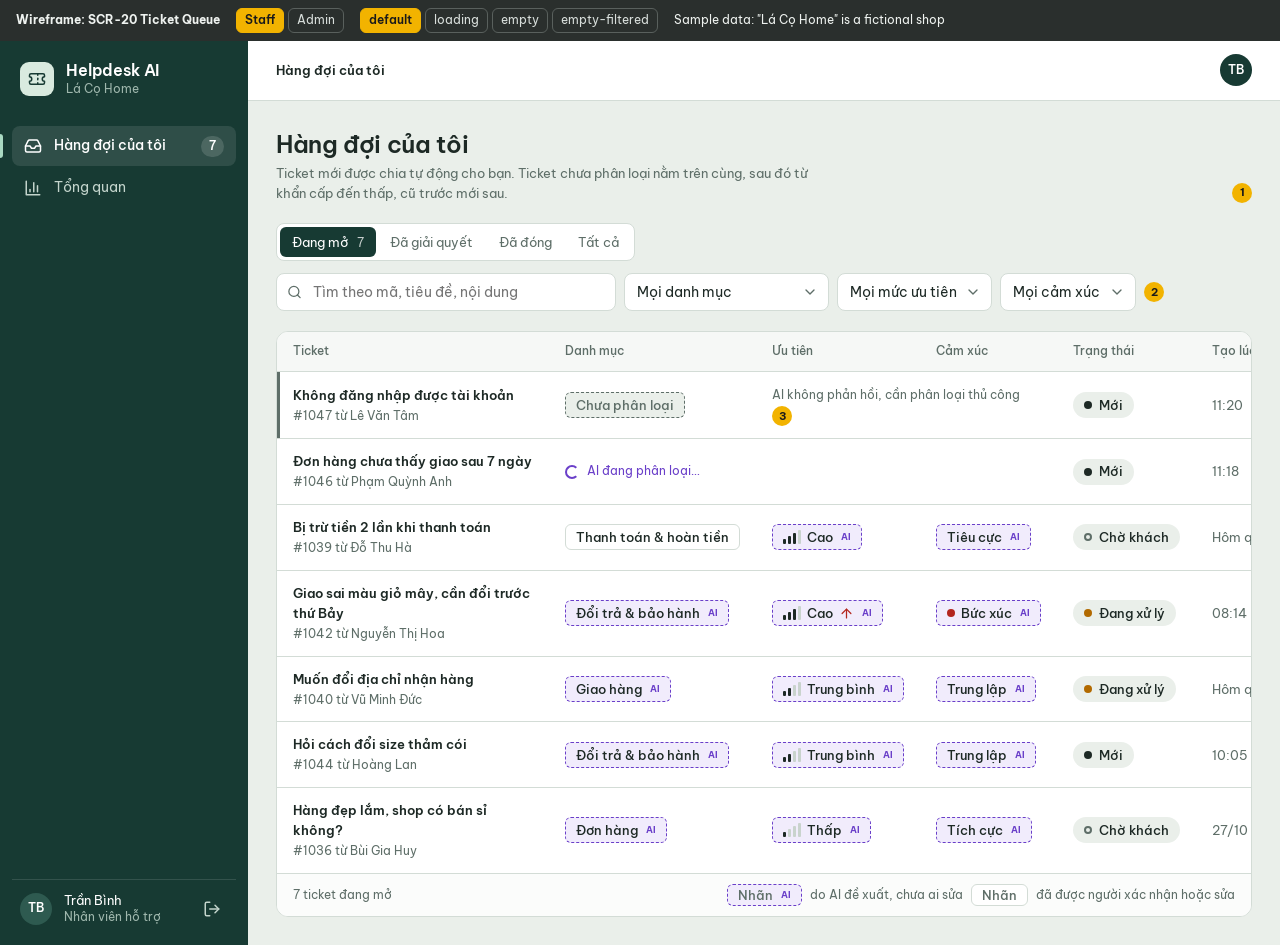
==== docs/04-uiux/wireframes/20-ticket-queue.html @ 2e0638ac "docs(step-4): add ticket queue and dashboard wireframes SCR-20 Ticket Queue (Staff: own tickets; Adm" ====
<!doctype html>
<html lang="vi">
<head>
  <meta charset="utf-8">
  <meta name="viewport" content="width=device-width, initial-scale=1">
  <title>SCR-20 Ticket Queue — Helpdesk AI wireframe</title>
  <link rel="stylesheet" href="assets/wireframe.css">
</head>
<body data-default-role="staff">

<div class="wf-bar" role="note" aria-label="Wireframe controls">
  <strong>Wireframe: SCR-20 Ticket Queue</strong>
  <ul class="wf-roles" aria-label="Role">
    <li><a href="20-ticket-queue.html?role=staff">Staff</a></li>
    <li><a href="20-ticket-queue.html?role=admin">Admin</a></li>
  </ul>
  <ul class="wf-states" aria-label="State">
    <li><a href="20-ticket-queue.html">default</a></li>
    <li><a href="20-ticket-queue.html?state=loading">loading</a></li>
    <li><a href="20-ticket-queue.html?state=empty">empty</a></li>
    <li><a href="20-ticket-queue.html?state=empty-filtered">empty-filtered</a></li>
  </ul>
  <span>Sample data: "Lá Cọ Home" is a fictional shop</span>
</div>

<div class="shell">
  <aside class="sidebar">
    <div class="brand">
      <span class="brand-mark"><svg class="i"><use href="#i-ticket"></use></svg></span>
      <span><span class="brand-name">Helpdesk AI</span><span class="brand-shop">Lá Cọ Home</span></span>
    </div>
    <nav aria-label="Điều hướng chính">
      <ul class="nav" data-role="staff">
        <li><a href="20-ticket-queue.html" aria-current="page"><svg class="i"><use href="#i-inbox"></use></svg>Hàng đợi của tôi <span class="count" data-hide="empty">7</span></a></li>
        <li><a href="22-dashboard.html"><svg class="i"><use href="#i-chart"></use></svg>Tổng quan</a></li>
      </ul>
      <ul class="nav" data-role="admin">
        <li><a href="20-ticket-queue.html?role=admin" aria-current="page"><svg class="i"><use href="#i-inbox"></use></svg>Tất cả ticket</a></li>
        <li><a href="22-dashboard.html?role=admin"><svg class="i"><use href="#i-chart"></use></svg>Tổng quan</a></li>
        <li><a href="30-categories.html"><svg class="i"><use href="#i-tag"></use></svg>Danh mục</a></li>
        <li><a href="31-users.html"><svg class="i"><use href="#i-users"></use></svg>Người dùng</a></li>
      </ul>
    </nav>
    <div class="sidebar-foot">
      <span class="avatar" data-role="staff">TB</span>
      <span class="who" data-role="staff">Trần Bình<small>Nhân viên hỗ trợ</small></span>
      <span class="avatar" data-role="admin">TL</span>
      <span class="who" data-role="admin">Phạm Thanh Lam<small>Quản trị viên</small></span>
      <button class="icon-btn" type="button" aria-label="Đăng xuất"><svg class="i"><use href="#i-logout"></use></svg></button>
    </div>
  </aside>

  <div class="main">
    <header class="topbar">
      <nav class="crumbs" aria-label="Breadcrumb">
        <span aria-current="page" data-role="staff">Hàng đợi của tôi</span>
        <span aria-current="page" data-role="admin">Tất cả ticket</span>
      </nav>
      <a href="40-profile.html" aria-label="Hồ sơ">
        <span class="avatar avatar-staff" data-role="staff">TB</span>
        <span class="avatar avatar-admin" data-role="admin">TL</span>
      </a>
    </header>

    <main class="page">
      <div class="page-head">
        <div>
          <h1 data-role="staff">Hàng đợi của tôi</h1>
          <h1 data-role="admin">Tất cả ticket</h1>
          <p data-role="staff">Ticket mới được chia tự động cho bạn. Ticket chưa phân loại nằm trên cùng, sau đó từ khẩn cấp đến thấp, cũ trước mới sau.</p>
          <p data-role="admin">Mọi ticket trong hệ thống. Lọc theo người xử lý để xem việc của từng nhân viên hoặc tìm ticket chưa được giao.</p>
        </div>
        <span class="callout" aria-hidden="true">1</span>
      </div>

      <div class="stack">
        <nav class="tabs" aria-label="Trạng thái" style="justify-self:start">
          <a href="#" aria-current="true">Đang mở <span class="n" data-role="staff">7</span><span class="n" data-role="admin">10</span></a>
          <a href="#">Đã giải quyết</a>
          <a href="#">Đã đóng</a>
          <a href="#">Tất cả</a>
        </nav>
        <div class="toolbar">
          <div class="search">
            <svg class="i i-sm"><use href="#i-search"></use></svg>
            <input class="input" type="search" placeholder="Tìm theo mã, tiêu đề, nội dung" aria-label="Tìm ticket" data-hide="empty-filtered">
            <input class="input" type="search" value="hoàn tiền tháng 9" aria-label="Tìm ticket" data-show="empty-filtered">
          </div>
          <select class="select" aria-label="Danh mục"><option>Mọi danh mục</option><option>Chưa phân loại</option><option>Đơn hàng</option><option>Giao hàng</option><option>Thanh toán &amp; hoàn tiền</option><option>Đổi trả &amp; bảo hành</option><option>Tài khoản</option></select>
          <select class="select" aria-label="Độ ưu tiên"><option>Mọi mức ưu tiên</option><option>Khẩn cấp</option><option>Cao</option><option>Trung bình</option><option>Thấp</option></select>
          <select class="select" aria-label="Cảm xúc"><option>Mọi cảm xúc</option><option>Bức xúc</option><option>Tiêu cực</option><option>Trung lập</option><option>Tích cực</option></select>
          <select class="select" aria-label="Người xử lý" data-role="admin"><option>Mọi người xử lý</option><option>Chưa giao</option><option>Trần Bình</option><option>Nguyễn An</option><option>Lê Chi</option></select>
          <span class="callout" aria-hidden="true">2</span>
        </div>
      </div>

      <div class="table-wrap">
        <table class="table" data-hide="empty empty-filtered">
          <thead>
            <tr>
              <th>Ticket</th>
              <th>Danh mục</th>
              <th>Ưu tiên</th>
              <th>Cảm xúc</th>
              <th>Trạng thái</th>
              <th data-role="admin">Người xử lý</th>
              <th>Tạo lúc</th>
            </tr>
          </thead>

          <tbody data-show="loading" aria-busy="true">
            <tr class="skeleton-row"><td><i style="width:70%"></i></td><td><i></i></td><td><i></i></td><td><i></i></td><td><i></i></td><td data-role="admin"><i></i></td><td><i></i></td></tr>
            <tr class="skeleton-row"><td><i style="width:55%"></i></td><td><i></i></td><td><i></i></td><td><i></i></td><td><i></i></td><td data-role="admin"><i></i></td><td><i></i></td></tr>
            <tr class="skeleton-row"><td><i style="width:62%"></i></td><td><i></i></td><td><i></i></td><td><i></i></td><td><i></i></td><td data-role="admin"><i></i></td><td><i></i></td></tr>
            <tr class="skeleton-row"><td><i style="width:48%"></i></td><td><i></i></td><td><i></i></td><td><i></i></td><td><i></i></td><td data-role="admin"><i></i></td><td><i></i></td></tr>
          </tbody>

          <tbody data-hide="loading">
            <tr class="row-attention">
              <td><div class="t-title"><a href="21-ticket-handling.html?state=unclassified-ai-error">Không đăng nhập được tài khoản</a><span>#1047 từ Lê Văn Tâm</span></div></td>
              <td><span class="chip chip-unclassified">Chưa phân loại</span></td>
              <td colspan="2"><span class="xs muted">AI không phản hồi, cần phân loại thủ công</span> <span class="callout" aria-hidden="true">3</span></td>
              <td><span class="status status-new"><span class="dot"></span>Mới</span></td>
              <td data-role="admin"><span class="cell-person"><span class="avatar avatar-staff">TB</span>Trần Bình</span></td>
              <td class="muted">11:20</td>
            </tr>
            <tr>
              <td><div class="t-title"><a href="21-ticket-handling.html?state=classification-pending">Đơn hàng chưa thấy giao sau 7 ngày</a><span>#1046 từ Phạm Quỳnh Anh</span></div></td>
              <td colspan="3"><span class="row xs t-pencil"><span class="spinner" aria-hidden="true"></span>AI đang phân loại…</span></td>
              <td><span class="status status-new"><span class="dot"></span>Mới</span></td>
              <td data-role="admin"><span class="cell-person"><span class="avatar avatar-staff">TB</span>Trần Bình</span></td>
              <td class="muted">11:18</td>
            </tr>
            <tr>
              <td><div class="t-title"><a href="21-ticket-handling.html?state=label-corrected">Bị trừ tiền 2 lần khi thanh toán</a><span>#1039 từ Đỗ Thu Hà</span></div></td>
              <td><span class="chip">Thanh toán &amp; hoàn tiền</span></td>
              <td><span class="chip is-ai"><span class="meter" data-level="3" aria-hidden="true"><i></i><i></i><i></i><i></i></span>Cao</span></td>
              <td><span class="chip is-ai">Tiêu cực</span></td>
              <td><span class="status status-waiting"><span class="dot"></span>Chờ khách</span></td>
              <td data-role="admin"><span class="cell-person"><span class="avatar avatar-staff">TB</span>Trần Bình</span></td>
              <td class="muted">Hôm qua 16:40</td>
            </tr>
            <tr data-role="admin">
              <td><div class="t-title"><a href="21-ticket-handling.html?role=admin">Không nhận được mã OTP khi đăng nhập</a><span>#1041 từ Trịnh Hải Nam</span></div></td>
              <td><span class="chip is-ai">Tài khoản</span></td>
              <td><span class="chip is-ai"><span class="meter" data-level="3" aria-hidden="true"><i></i><i></i><i></i><i></i></span>Cao</span></td>
              <td><span class="chip is-ai">Tiêu cực</span></td>
              <td><span class="status status-new"><span class="dot"></span>Mới</span></td>
              <td><span class="cell-person"><span class="avatar avatar-staff">LC</span>Lê Chi</span></td>
              <td class="muted">07:50</td>
            </tr>
            <tr>
              <td><div class="t-title"><a href="21-ticket-handling.html">Giao sai màu giỏ mây, cần đổi trước thứ Bảy</a><span>#1042 từ Nguyễn Thị Hoa</span></div></td>
              <td><span class="chip is-ai">Đổi trả &amp; bảo hành</span></td>
              <td><span class="chip is-ai"><span class="meter" data-level="3" aria-hidden="true"><i></i><i></i><i></i><i></i></span>Cao <svg class="i i-sm t-brick" aria-label="Nâng mức vì khách bức xúc"><use href="#i-arrowup"></use></svg></span></td>
              <td><span class="chip is-ai"><span class="dot dot-brick"></span>Bức xúc</span></td>
              <td><span class="status status-progress"><span class="dot"></span>Đang xử lý</span></td>
              <td data-role="admin"><span class="cell-person"><span class="avatar avatar-staff">TB</span>Trần Bình</span></td>
              <td class="muted">08:14</td>
            </tr>
            <tr>
              <td><div class="t-title"><a href="21-ticket-handling.html">Muốn đổi địa chỉ nhận hàng</a><span>#1040 từ Vũ Minh Đức</span></div></td>
              <td><span class="chip is-ai">Giao hàng</span></td>
              <td><span class="chip is-ai"><span class="meter" data-level="2" aria-hidden="true"><i></i><i></i><i></i><i></i></span>Trung bình</span></td>
              <td><span class="chip is-ai">Trung lập</span></td>
              <td><span class="status status-progress"><span class="dot"></span>Đang xử lý</span></td>
              <td data-role="admin"><span class="cell-person"><span class="avatar avatar-staff">TB</span>Trần Bình</span></td>
              <td class="muted">Hôm qua 14:12</td>
            </tr>
            <tr data-role="admin">
              <td><div class="t-title"><a href="21-ticket-handling.html?role=admin">Hộp bị móp khi nhận hàng</a><span>#1043 từ Mai Phương</span></div></td>
              <td><span class="chip is-ai">Đổi trả &amp; bảo hành</span></td>
              <td><span class="chip is-ai"><span class="meter" data-level="2" aria-hidden="true"><i></i><i></i><i></i><i></i></span>Trung bình</span></td>
              <td><span class="chip is-ai">Tiêu cực</span></td>
              <td><span class="status status-progress"><span class="dot"></span>Đang xử lý</span></td>
              <td><span class="cell-person"><span class="avatar avatar-staff">NA</span>Nguyễn An</span></td>
              <td class="muted">09:30</td>
            </tr>
            <tr>
              <td><div class="t-title"><a href="21-ticket-handling.html">Hỏi cách đổi size thảm cói</a><span>#1044 từ Hoàng Lan</span></div></td>
              <td><span class="chip is-ai">Đổi trả &amp; bảo hành</span></td>
              <td><span class="chip is-ai"><span class="meter" data-level="2" aria-hidden="true"><i></i><i></i><i></i><i></i></span>Trung bình</span></td>
              <td><span class="chip is-ai">Trung lập</span></td>
              <td><span class="status status-new"><span class="dot"></span>Mới</span></td>
              <td data-role="admin"><span class="cell-person"><span class="avatar avatar-staff">TB</span>Trần Bình</span></td>
              <td class="muted">10:05</td>
            </tr>
            <tr data-role="admin">
              <td><div class="t-title"><a href="21-ticket-handling.html?role=admin">Xuất hóa đơn VAT cho đơn sỉ</a><span>#1038 từ Công ty Mộc Việt</span></div></td>
              <td><span class="chip is-ai">Đơn hàng</span></td>
              <td><span class="chip is-ai"><span class="meter" data-level="1" aria-hidden="true"><i></i><i></i><i></i><i></i></span>Thấp</span></td>
              <td><span class="chip is-ai">Trung lập</span></td>
              <td><span class="status status-waiting"><span class="dot"></span>Chờ khách</span></td>
              <td><span class="cell-person"><span class="avatar avatar-staff">NA</span>Nguyễn An</span></td>
              <td class="muted">26/10</td>
            </tr>
            <tr>
              <td><div class="t-title"><a href="21-ticket-handling.html">Hàng đẹp lắm, shop có bán sỉ không?</a><span>#1036 từ Bùi Gia Huy</span></div></td>
              <td><span class="chip is-ai">Đơn hàng</span></td>
              <td><span class="chip is-ai"><span class="meter" data-level="1" aria-hidden="true"><i></i><i></i><i></i><i></i></span>Thấp</span></td>
              <td><span class="chip is-ai">Tích cực</span></td>
              <td><span class="status status-waiting"><span class="dot"></span>Chờ khách</span></td>
              <td data-role="admin"><span class="cell-person"><span class="avatar avatar-staff">TB</span>Trần Bình</span></td>
              <td class="muted">27/10</td>
            </tr>
          </tbody>
        </table>

        <div class="empty" data-show="empty">
          <span class="empty-icon"><svg class="i"><use href="#i-inbox"></use></svg></span>
          <h2 data-role="staff">Bạn không có ticket nào đang mở</h2>
          <h2 data-role="admin">Chưa có ticket nào đang mở</h2>
          <p>Ticket mới được chia tự động và sẽ xuất hiện ở đây, xếp theo mức độ ưu tiên.</p>
          <a class="btn" href="#">Xem ticket đã giải quyết</a>
        </div>

        <div class="empty" data-show="empty-filtered">
          <span class="empty-icon"><svg class="i"><use href="#i-search"></use></svg></span>
          <h2>Không có ticket khớp bộ lọc</h2>
          <p>Không tìm thấy "hoàn tiền tháng 9" trong các ticket đang mở. Thử từ khóa khác hoặc xem cả ticket đã đóng.</p>
          <button class="btn" type="button"><svg class="i i-sm"><use href="#i-x"></use></svg>Xóa bộ lọc</button>
        </div>

        <div class="table-foot" data-hide="loading empty empty-filtered">
          <span data-role="staff">7 ticket đang mở</span>
          <span data-role="admin">10 ticket đang mở, 0 ticket chưa giao</span>
          <span class="row"><span class="chip is-ai" style="height:22px">Nhãn</span> do AI đề xuất, chưa ai sửa <span class="chip" style="height:22px">Nhãn</span> đã được người xác nhận hoặc sửa</span>
        </div>
      </div>
    </main>
  </div>
</div>

<script src="assets/icons.js"></script>
<script src="assets/states.js"></script>
</body>
</html>
---- docs/04-uiux/wireframes/assets/wireframe.css ----
/* Helpdesk AI — high-fidelity wireframe styles.
   Design system: docs/04-uiux/01-design-system.md
   Core idea: AI suggestions look like pencil (dashed violet); human decisions look like ink (solid). */

@font-face { font-family: "Be Vietnam Pro"; font-weight: 400; font-display: swap; src: url("fonts/be-vietnam-pro-latin-400-normal.woff2") format("woff2"); unicode-range: U+0000-00FF,U+0131,U+0152-0153,U+02BB-02BC,U+02C6,U+02DA,U+02DC,U+0304,U+0308,U+0329,U+2000-206F,U+20AC,U+2122,U+2191,U+2193,U+2212,U+2215,U+FEFF,U+FFFD; }
@font-face { font-family: "Be Vietnam Pro"; font-weight: 500; font-display: swap; src: url("fonts/be-vietnam-pro-latin-500-normal.woff2") format("woff2"); unicode-range: U+0000-00FF,U+0131,U+0152-0153,U+02BB-02BC,U+02C6,U+02DA,U+02DC,U+0304,U+0308,U+0329,U+2000-206F,U+20AC,U+2122,U+2191,U+2193,U+2212,U+2215,U+FEFF,U+FFFD; }
@font-face { font-family: "Be Vietnam Pro"; font-weight: 600; font-display: swap; src: url("fonts/be-vietnam-pro-latin-600-normal.woff2") format("woff2"); unicode-range: U+0000-00FF,U+0131,U+0152-0153,U+02BB-02BC,U+02C6,U+02DA,U+02DC,U+0304,U+0308,U+0329,U+2000-206F,U+20AC,U+2122,U+2191,U+2193,U+2212,U+2215,U+FEFF,U+FFFD; }
@font-face { font-family: "Be Vietnam Pro"; font-weight: 700; font-display: swap; src: url("fonts/be-vietnam-pro-latin-700-normal.woff2") format("woff2"); unicode-range: U+0000-00FF,U+0131,U+0152-0153,U+02BB-02BC,U+02C6,U+02DA,U+02DC,U+0304,U+0308,U+0329,U+2000-206F,U+20AC,U+2122,U+2191,U+2193,U+2212,U+2215,U+FEFF,U+FFFD; }
@font-face { font-family: "Be Vietnam Pro"; font-weight: 400; font-display: swap; src: url("fonts/be-vietnam-pro-vietnamese-400-normal.woff2") format("woff2"); unicode-range: U+0102-0103,U+0110-0111,U+0128-0129,U+0168-0169,U+01A0-01A1,U+01AF-01B0,U+0300-0301,U+0303-0304,U+0308-0309,U+0323,U+0329,U+1EA0-1EF9,U+20AB; }
@font-face { font-family: "Be Vietnam Pro"; font-weight: 500; font-display: swap; src: url("fonts/be-vietnam-pro-vietnamese-500-normal.woff2") format("woff2"); unicode-range: U+0102-0103,U+0110-0111,U+0128-0129,U+0168-0169,U+01A0-01A1,U+01AF-01B0,U+0300-0301,U+0303-0304,U+0308-0309,U+0323,U+0329,U+1EA0-1EF9,U+20AB; }
@font-face { font-family: "Be Vietnam Pro"; font-weight: 600; font-display: swap; src: url("fonts/be-vietnam-pro-vietnamese-600-normal.woff2") format("woff2"); unicode-range: U+0102-0103,U+0110-0111,U+0128-0129,U+0168-0169,U+01A0-01A1,U+01AF-01B0,U+0300-0301,U+0303-0304,U+0308-0309,U+0323,U+0329,U+1EA0-1EF9,U+20AB; }
@font-face { font-family: "Be Vietnam Pro"; font-weight: 700; font-display: swap; src: url("fonts/be-vietnam-pro-vietnamese-700-normal.woff2") format("woff2"); unicode-range: U+0102-0103,U+0110-0111,U+0128-0129,U+0168-0169,U+01A0-01A1,U+01AF-01B0,U+0300-0301,U+0303-0304,U+0308-0309,U+0323,U+0329,U+1EA0-1EF9,U+20AB; }

:root {
  /* Palette */
  --pine: #173a33;        /* brand: sidebar, primary actions */
  --pine-soft: #e2ece6;   /* staff bubbles, brand tints */
  --sage: #eaefea;        /* canvas */
  --paper: #ffffff;       /* surfaces */
  --graphite: #1d2925;    /* text */
  --moss: #5e6e68;        /* secondary text */
  --line: #d3dcd6;        /* borders */
  --pencil: #6a3fc9;      /* AI suggestions only */
  --pencil-wash: #f1ecfc;
  --brick: #b3261e;       /* urgent, angry, errors */
  --brick-wash: #fbeceb;
  --amber: #b26a00;       /* status: in progress */
  --leaf: #2f7d4f;        /* status: resolved, success */
  --note: #f2b300;        /* wireframe annotations only */

  /* Type: Be Vietnam Pro, one family */
  --font: "Be Vietnam Pro", "Segoe UI", system-ui, sans-serif;
  --fs-xs: 12px;
  --fs-sm: 13px;
  --fs-base: 14px;
  --fs-md: 16px;
  --fs-lg: 20px;
  --fs-xl: 26px;

  /* Space */
  --s1: 4px; --s2: 8px; --s3: 12px; --s4: 16px; --s5: 20px; --s6: 28px; --s7: 40px;

  /* Shape: radius follows hierarchy (surface > control > chip) */
  --r-surface: 12px;
  --r-control: 8px;
  --r-chip: 6px;
}

*, *::before, *::after { box-sizing: border-box; }
[hidden] { display: none !important; }
html { -webkit-text-size-adjust: 100%; }
body {
  margin: 0; font-family: var(--font); font-size: var(--fs-base); line-height: 1.55;
  color: var(--graphite); background: var(--sage); font-variant-numeric: tabular-nums;
}
h1, h2, h3, p, dl, dd { margin: 0; }
a { color: inherit; }
button, input, select, textarea { font: inherit; color: inherit; }
:focus-visible { outline: 2px solid var(--pine); outline-offset: 2px; }

.i { width: 18px; height: 18px; flex: none; }
.i-sm { width: 15px; height: 15px; }

/* ---------- Wireframe tooling (hidden in exported screenshots) ---------- */
.wf-bar {
  display: flex; flex-wrap: wrap; align-items: center; gap: var(--s2) var(--s4);
  padding: var(--s2) var(--s4); background: #2a2f2d; color: #eef2ef; font-size: var(--fs-xs);
}
.wf-roles, .wf-states { display: flex; flex-wrap: wrap; gap: var(--s1); margin: 0; padding: 0; list-style: none; }
.wf-roles a, .wf-states a { display: inline-block; padding: 2px var(--s2); border: 1px solid #59605d; border-radius: var(--r-chip); color: #d8dedb; text-decoration: none; }
.wf-roles a[aria-current="true"], .wf-states a[aria-current="true"] { background: var(--note); border-color: var(--note); color: #1a1a1a; font-weight: 600; }
.callout {
  display: inline-grid; place-items: center; flex: none; width: 20px; height: 20px; border-radius: 50%;
  background: var(--note); color: #1a1a1a; font-size: 11px; font-weight: 700; line-height: 1;
}
.no-notes .callout, .shot .callout, .shot .wf-bar { display: none; }

/* ---------- Shell: Staff and Administrator ---------- */
.shell { display: grid; grid-template-columns: 248px 1fr; min-height: 100vh; }
.sidebar { display: flex; flex-direction: column; gap: var(--s6); padding: var(--s5) var(--s3); background: var(--pine); color: #dfe9e4; }
.brand { display: flex; align-items: center; gap: var(--s3); padding: 0 var(--s2); }
.brand-mark { display: grid; place-items: center; width: 34px; height: 34px; border-radius: 9px; background: #d9eadf; color: var(--pine); }
.brand-name { display: block; color: #fff; font-size: var(--fs-md); font-weight: 600; letter-spacing: -0.01em; line-height: 1.2; }
.brand-shop { display: block; color: #9fb7ad; font-size: var(--fs-xs); }
.nav { display: grid; gap: 2px; margin: 0; padding: 0; list-style: none; }
.nav a {
  position: relative; display: flex; align-items: center; gap: var(--s3);
  padding: 9px var(--s3); border-radius: var(--r-control); color: #c3d4cc; text-decoration: none;
}
.nav a[aria-current="page"] { background: rgba(255, 255, 255, 0.1); color: #fff; font-weight: 500; }
.nav a[aria-current="page"]::before { content: ""; position: absolute; left: -12px; top: 8px; bottom: 8px; width: 3px; border-radius: 0 3px 3px 0; background: #a9d9c2; }
.nav .count { margin-left: auto; padding: 1px 8px; border-radius: 999px; background: rgba(255, 255, 255, 0.14); color: #fff; font-size: var(--fs-xs); font-weight: 600; }
.sidebar-foot { display: flex; align-items: center; gap: var(--s3); margin-top: auto; padding: var(--s3) var(--s2) 0; border-top: 1px solid rgba(255, 255, 255, 0.12); }
.sidebar-foot .who { display: grid; line-height: 1.3; font-size: var(--fs-sm); color: #fff; }
.sidebar-foot .who small { color: #9fb7ad; font-size: var(--fs-xs); }
.sidebar-foot .icon-btn { margin-left: auto; color: #c3d4cc; }

.main { display: flex; flex-direction: column; min-width: 0; }
.topbar { display: flex; align-items: center; justify-content: space-between; gap: var(--s4); height: 60px; padding: 0 var(--s6); background: var(--paper); border-bottom: 1px solid var(--line); }
.crumbs { display: flex; align-items: center; gap: var(--s2); font-size: var(--fs-sm); color: var(--moss); }
.crumbs a { text-decoration: none; }
.crumbs [aria-current] { color: var(--graphite); font-weight: 600; }

/* ---------- Avatars ---------- */
.avatar { display: inline-grid; place-items: center; flex: none; width: 32px; height: 32px; border-radius: 50%; font-size: var(--fs-xs); font-weight: 600; background: #dbe4de; color: var(--graphite); }
.avatar-staff { background: var(--pine); color: #fff; }
.avatar-admin { background: #3c5a8a; color: #fff; }
.avatar-lg { width: 38px; height: 38px; font-size: var(--fs-sm); }
.sidebar .avatar { background: #2e5a50; color: #fff; }

/* ---------- Generic ---------- */
.muted { color: var(--moss); }
.small { font-size: var(--fs-sm); }
.xs { font-size: var(--fs-xs); }
.strong { font-weight: 600; }
.t-brick { color: var(--brick); }
.t-pencil { color: var(--pencil); }
.stack { display: grid; gap: var(--s3); }
.row { display: flex; align-items: center; gap: var(--s2); flex-wrap: wrap; }
.spread { display: flex; align-items: center; justify-content: space-between; gap: var(--s3); flex-wrap: wrap; }
.sheet { background: var(--paper); border: 1px solid var(--line); border-radius: var(--r-surface); }
.sheet-head { display: flex; align-items: center; justify-content: space-between; gap: var(--s3); padding: var(--s4) var(--s5) 0; }
.sheet-head h2 { font-size: var(--fs-md); font-weight: 600; letter-spacing: -0.01em; }
.sheet-body { padding: var(--s4) var(--s5) var(--s5); }

/* ---------- Buttons ---------- */
.btn {
  display: inline-flex; align-items: center; justify-content: center; gap: var(--s2);
  height: 36px; padding: 0 14px; border: 1px solid var(--line); border-radius: var(--r-control);
  background: var(--paper); font-size: var(--fs-sm); font-weight: 500; cursor: pointer; white-space: nowrap;
}
.btn-primary { background: var(--pine); border-color: var(--pine); color: #fff; }
.btn-quiet { border-color: transparent; background: transparent; color: var(--moss); padding: 0 10px; }
.btn-danger { border-color: var(--brick); color: var(--brick); }
.btn-sm { height: 30px; padding: 0 10px; font-size: var(--fs-xs); }
.btn[disabled] { opacity: 0.45; cursor: not-allowed; }
.icon-btn { display: inline-grid; place-items: center; width: 32px; height: 32px; border: 0; border-radius: var(--r-control); background: transparent; color: var(--moss); cursor: pointer; }
/* AI actions */
.btn-ai { border: 1px dashed var(--pencil); color: var(--pencil); background: var(--paper); }
.btn-ai-solid { background: var(--pencil); border-color: var(--pencil); color: #fff; }
.ai-mark { display: inline-grid; place-items: center; height: 17px; padding: 0 5px; border-radius: 4px; background: var(--pencil); color: #fff; font-size: 10px; font-weight: 700; letter-spacing: 0.02em; }
.btn-ai-solid .ai-mark { background: #fff; color: var(--pencil); }

/* ---------- Chips and pills ---------- */
.chip { display: inline-flex; align-items: center; gap: 6px; height: 26px; padding: 0 10px; border: 1px solid var(--line); border-radius: var(--r-chip); background: var(--paper); font-size: var(--fs-sm); font-weight: 500; white-space: nowrap; }
.chip.is-ai { border-style: dashed; border-color: var(--pencil); background: var(--pencil-wash); }
.chip.is-ai::after { content: "AI"; margin-left: 2px; font-size: 9px; font-weight: 700; color: var(--pencil); }
.chip-unclassified { border-style: dashed; border-color: var(--moss); background: var(--sage); color: var(--moss); }
.dot { width: 8px; height: 8px; border-radius: 50%; background: currentColor; flex: none; }
.dot-brick { color: var(--brick); }
.status { display: inline-flex; align-items: center; gap: 7px; height: 26px; padding: 0 11px; border-radius: 999px; background: var(--sage); font-size: var(--fs-sm); font-weight: 500; }
.status-new .dot { color: var(--graphite); }
.status-progress .dot { color: var(--amber); }
.status-waiting .dot { background: transparent; border: 2px solid var(--moss); }
.status-resolved .dot { color: var(--leaf); }
.status-closed { color: var(--moss); }
.stub { display: inline-flex; align-items: center; gap: 6px; height: 26px; padding: 0 10px; border-radius: var(--r-chip); background: var(--pine-soft); color: var(--pine); font-size: var(--fs-sm); font-weight: 600; }

/* Priority meter: filled bars = level (1 low … 4 urgent) */
.meter { display: inline-flex; gap: 2px; align-items: flex-end; }
.meter i { display: block; width: 3px; border-radius: 1px; background: #c9d3cd; }
.meter i:nth-child(1) { height: 5px; } .meter i:nth-child(2) { height: 8px; } .meter i:nth-child(3) { height: 11px; } .meter i:nth-child(4) { height: 14px; }
.meter[data-level="1"] i:nth-child(-n+1), .meter[data-level="2"] i:nth-child(-n+2), .meter[data-level="3"] i:nth-child(-n+3) { background: var(--graphite); }
.meter[data-level="4"] i { background: var(--brick); }

/* ---------- Forms ---------- */
.field { display: grid; gap: 6px; }
.field label, .field .label { font-size: var(--fs-sm); font-weight: 500; }
.input, .select, .textarea { width: 100%; height: 38px; padding: 0 var(--s3); border: 1px solid var(--line); border-radius: var(--r-control); background: var(--paper); }
.select { appearance: none; padding-right: 34px; background-image: url("data:image/svg+xml,%3Csvg xmlns='http://www.w3.org/2000/svg' width='16' height='16' viewBox='0 0 24 24' fill='none' stroke='%235e6e68' stroke-width='2' stroke-linecap='round' stroke-linejoin='round'%3E%3Cpath d='m6 9 6 6 6-6'/%3E%3C/svg%3E"); background-repeat: no-repeat; background-position: right 10px center; }
.textarea { height: auto; min-height: 104px; padding: var(--s3); resize: vertical; line-height: 1.6; }
.field-error .input, .field-error .select, .field-error .textarea { border-color: var(--brick); }
.error-text { color: var(--brick); font-size: var(--fs-xs); }
.hint { color: var(--moss); font-size: var(--fs-xs); }

/* ---------- Notices ---------- */
.notice { display: flex; align-items: flex-start; gap: var(--s2); padding: var(--s3); border-radius: var(--r-control); font-size: var(--fs-sm); line-height: 1.5; }
.notice .i { margin-top: 1px; }
.notice-error { background: var(--brick-wash); color: var(--brick); }
.notice-pencil { background: var(--pencil-wash); color: var(--graphite); }
.notice-pencil .i { color: var(--pencil); }
.notice-neutral { background: var(--sage); color: var(--moss); }
.skeleton { display: grid; gap: 10px; }
.skeleton i { display: block; height: 10px; border-radius: 4px; background: var(--sage); }
.skeleton i:nth-child(2) { width: 88%; } .skeleton i:nth-child(3) { width: 64%; }
.spinner { width: 14px; height: 14px; border-radius: 50%; border: 2px solid currentColor; border-right-color: transparent; animation: spin 0.9s linear infinite; flex: none; }
@keyframes spin { to { transform: rotate(360deg); } }
@media (prefers-reduced-motion: reduce) { .spinner { animation: none; border-right-color: currentColor; opacity: 0.6; } }

/* ---------- SCR-21 Ticket handling ---------- */
.ticket-band { display: grid; gap: var(--s3); padding: var(--s5) var(--s6); background: var(--paper); border-bottom: 1px solid var(--line); }
.ticket-title { font-size: var(--fs-xl); font-weight: 600; line-height: 1.25; letter-spacing: -0.015em; max-width: 36ch; }
.people { display: flex; flex-wrap: wrap; align-items: center; gap: var(--s4) var(--s6); }
.person { display: flex; align-items: center; gap: var(--s3); }
.person-text { display: grid; line-height: 1.35; }
.person-text b { font-weight: 600; font-size: var(--fs-sm); }
.person-text span { color: var(--moss); font-size: var(--fs-xs); }
.band-actions { margin-left: auto; display: flex; align-items: center; gap: var(--s2); }

.ticket-body { display: grid; grid-template-columns: minmax(0, 1fr) 372px; gap: var(--s6); padding: var(--s5) var(--s6) var(--s7); align-items: start; }

.thread { display: grid; gap: var(--s5); }
.day { display: flex; align-items: center; gap: var(--s3); color: var(--moss); font-size: var(--fs-xs); }
.day::before, .day::after { content: ""; flex: 1; height: 1px; background: var(--line); }
.msg { display: grid; grid-template-columns: 32px minmax(0, 1fr); gap: var(--s3); max-width: 640px; }
.msg-meta { display: flex; gap: var(--s2); align-items: baseline; margin-bottom: 4px; font-size: var(--fs-xs); color: var(--moss); }
.msg-meta b { color: var(--graphite); font-size: var(--fs-sm); font-weight: 600; }
.bubble { padding: var(--s3) var(--s4); border-radius: 4px 14px 14px 14px; background: var(--paper); border: 1px solid var(--line); line-height: 1.6; }
.msg-staff { justify-self: end; grid-template-columns: minmax(0, 1fr) 32px; }
.msg-staff .msg-meta { justify-content: flex-end; }
.msg-staff .avatar { grid-column: 2; grid-row: 1; }
.msg-staff > div { grid-column: 1; grid-row: 1; }
.msg-staff .bubble { border-radius: 14px 4px 14px 14px; background: var(--pine-soft); border-color: transparent; }
.msg-new .bubble { box-shadow: 0 0 0 2px var(--graphite); }
.file { display: inline-flex; align-items: center; gap: var(--s2); margin-top: var(--s3); padding: 6px 10px; border: 1px solid var(--line); border-radius: var(--r-control); background: var(--sage); font-size: var(--fs-xs); }
.file .i { color: var(--moss); }

.composer { margin-top: var(--s2); background: var(--paper); border: 1px solid var(--line); border-radius: var(--r-surface); }
.composer-head { display: flex; align-items: center; justify-content: space-between; gap: var(--s3); padding: var(--s3) var(--s4); border-bottom: 1px solid var(--line); font-size: var(--fs-sm); }
.composer .textarea { border: 0; border-radius: 0; min-height: 112px; padding: var(--s4); }
.composer .textarea:focus-visible { outline: none; }
.composer-foot { display: flex; align-items: center; justify-content: space-between; gap: var(--s3); flex-wrap: wrap; padding: var(--s3) var(--s4); border-top: 1px solid var(--line); background: #fbfcfb; border-radius: 0 0 var(--r-surface) var(--r-surface); }
.compare { display: grid; grid-template-columns: 1fr 1fr; gap: var(--s3); padding: var(--s4); }
.compare-col { display: grid; gap: var(--s2); align-content: start; padding: var(--s3) var(--s4); border: 1px solid var(--line); border-radius: var(--r-control); font-size: var(--fs-sm); line-height: 1.65; }
.compare-col h3 { display: flex; align-items: center; gap: 6px; font-size: var(--fs-xs); font-weight: 600; color: var(--moss); }
.compare-col.is-ai { border: 1px dashed var(--pencil); background: var(--pencil-wash); }
.compare-col.is-ai h3 { color: var(--pencil); }

/* The pencil margin: the whole AI column carries a dashed violet rule */
.rail { display: grid; gap: var(--s4); padding-left: var(--s5); border-left: 2px dashed var(--pencil); }
.rail-tag { display: inline-flex; align-items: center; gap: 6px; color: var(--pencil); font-size: var(--fs-xs); font-weight: 500; }
.labels { display: grid; gap: 14px; }
.label-row { display: grid; grid-template-columns: 92px 1fr; gap: var(--s3); align-items: start; }
.label-row > span:first-child { padding-top: 4px; color: var(--moss); font-size: var(--fs-xs); }
.label-row .sub { display: block; margin-top: 4px; color: var(--moss); font-size: var(--fs-xs); }
.confidence { display: grid; grid-template-columns: 92px 1fr auto; gap: var(--s3); align-items: center; font-size: var(--fs-xs); color: var(--moss); }
.bar { height: 6px; border-radius: 3px; background: var(--sage); overflow: hidden; }
.bar > i { display: block; height: 100%; background: var(--pencil); border-radius: 3px; }
.bar.is-low > i { background: var(--moss); }
.pencil-note { padding: var(--s2) 0 var(--s2) var(--s3); border-left: 2px dashed var(--pencil); font-size: var(--fs-sm); line-height: 1.6; }
.pencil-note.is-stale { border-left-color: var(--line); color: var(--moss); }
.summary { display: grid; gap: var(--s3); }
.summary div { display: grid; grid-template-columns: 64px 1fr; gap: var(--s3); font-size: var(--fs-sm); line-height: 1.55; }
.summary dt { color: var(--moss); font-size: var(--fs-xs); padding-top: 2px; }
.sheet-foot { display: flex; align-items: center; justify-content: space-between; gap: var(--s3); padding: var(--s3) var(--s5); border-top: 1px solid var(--line); font-size: var(--fs-xs); color: var(--moss); }

/* ---------- Modal ---------- */
.scrim { position: fixed; inset: 0; display: grid; place-items: center; padding: var(--s4); background: rgba(23, 58, 51, 0.42); }
.modal { width: min(500px, 100%); background: var(--paper); border-radius: 14px; box-shadow: 0 24px 60px rgba(23, 58, 51, 0.28); }
.modal-head { display: flex; align-items: flex-start; justify-content: space-between; gap: var(--s3); padding: var(--s5) var(--s5) 0; }
.modal-head h2 { font-size: var(--fs-lg); font-weight: 600; letter-spacing: -0.01em; }
.modal-body { display: grid; gap: var(--s3); padding: var(--s4) var(--s5); }
.modal-foot { display: flex; justify-content: flex-end; gap: var(--s2); padding: var(--s4) var(--s5) var(--s5); }
.choice { display: grid; grid-template-columns: auto auto 1fr auto; gap: var(--s3); align-items: center; padding: var(--s3) var(--s4); border: 1px solid var(--line); border-radius: var(--r-control); cursor: pointer; }
.choice.is-selected { border-color: var(--pine); box-shadow: inset 0 0 0 1px var(--pine); background: #f6faf7; }
.choice input { accent-color: var(--pine); }

/* ---------- Responsive ---------- */
@media (max-width: 1180px) {
  .ticket-body { grid-template-columns: 1fr; }
  .rail { padding-left: 0; padding-top: var(--s4); border-left: 0; border-top: 2px dashed var(--pencil); }
}
@media (max-width: 760px) {
  .shell { grid-template-columns: 1fr; }
  .sidebar { flex-direction: row; align-items: center; gap: var(--s4); padding: var(--s3) var(--s4); overflow-x: auto; }
  .nav { display: flex; }
  .nav a[aria-current="page"]::before { display: none; }
  .brand-shop, .sidebar-foot { display: none; }
  .topbar, .ticket-band { padding-left: var(--s4); padding-right: var(--s4); }
  .ticket-body { padding: var(--s4); }
  .band-actions { margin-left: 0; }
  .compare { grid-template-columns: 1fr; }
}

/* ---------- Pages: header, toolbar, tabs ---------- */
.page { display: grid; gap: var(--s5); align-content: start; padding: var(--s6); }
.page-head { display: flex; align-items: flex-end; justify-content: space-between; gap: var(--s4); flex-wrap: wrap; }
.page-head h1 { font-size: 24px; font-weight: 600; letter-spacing: -0.015em; line-height: 1.25; }
.page-head p { margin-top: 4px; max-width: 62ch; color: var(--moss); font-size: var(--fs-sm); }
.toolbar { display: flex; flex-wrap: wrap; align-items: center; gap: var(--s2); }
.search { position: relative; flex: 1 1 240px; max-width: 340px; }
.search .i { position: absolute; left: 11px; top: 50%; transform: translateY(-50%); color: var(--moss); }
.search .input { padding-left: 36px; }
.toolbar .select { width: auto; min-width: 136px; }
.tabs { display: inline-flex; gap: 2px; padding: 3px; background: var(--paper); border: 1px solid var(--line); border-radius: var(--r-control); }
.tabs a { padding: 5px 12px; border-radius: 6px; color: var(--moss); font-size: var(--fs-sm); text-decoration: none; white-space: nowrap; }
.tabs a[aria-current="true"] { background: var(--pine); color: #fff; }
.tabs .n { margin-left: 6px; font-size: var(--fs-xs); opacity: 0.75; }

/* ---------- Tables ---------- */
.table-wrap { background: var(--paper); border: 1px solid var(--line); border-radius: var(--r-surface); overflow: hidden; }
.table { width: 100%; border-collapse: collapse; font-size: var(--fs-sm); }
.table th { padding: 10px var(--s4); background: #f6f8f6; border-bottom: 1px solid var(--line); color: var(--moss); font-size: var(--fs-xs); font-weight: 500; text-align: left; white-space: nowrap; }
.table td { padding: 12px var(--s4); border-bottom: 1px solid var(--line); vertical-align: middle; }
.table tbody tr:last-child td { border-bottom: 0; }
.table .num { text-align: right; }
.table td:last-child, .status { white-space: nowrap; }
.t-title { display: grid; gap: 2px; min-width: 240px; }
.t-title a { font-weight: 600; text-decoration: none; }
.t-title span { color: var(--moss); font-size: var(--fs-xs); }
.row-attention td:first-child { box-shadow: inset 3px 0 0 var(--moss); }
.table-foot { display: flex; align-items: center; justify-content: space-between; gap: var(--s3); padding: 10px var(--s4); border-top: 1px solid var(--line); background: #fbfcfb; color: var(--moss); font-size: var(--fs-xs); }
.cell-person { display: flex; align-items: center; gap: var(--s2); white-space: nowrap; }
.cell-person .avatar { width: 26px; height: 26px; font-size: 10px; }
.chip-plain { border-color: transparent; background: var(--sage); }
.chip-locked { border-color: var(--brick); color: var(--brick); background: var(--brick-wash); }
.chip-ok { border-color: #b9d8c6; color: var(--leaf); background: #ecf6f0; }
.skeleton-row td i { display: block; height: 10px; border-radius: 4px; background: var(--sage); }

/* ---------- Empty states ---------- */
.empty { display: grid; justify-items: center; gap: var(--s3); padding: var(--s7) var(--s5); text-align: center; }
.empty-icon { display: grid; place-items: center; width: 56px; height: 56px; border-radius: 50%; background: var(--sage); color: var(--pine); }
.empty-icon .i { width: 24px; height: 24px; }
.empty h2 { font-size: var(--fs-md); font-weight: 600; }
.empty p { max-width: 46ch; color: var(--moss); font-size: var(--fs-sm); }

/* ---------- Customer portal (top bar) ---------- */
.portal-top { background: var(--paper); border-bottom: 1px solid var(--line); }
.portal-top-inner { display: flex; align-items: center; gap: var(--s5); max-width: 1040px; height: 64px; margin: 0 auto; padding: 0 var(--s5); }
.portal-brand { display: flex; align-items: center; gap: var(--s3); text-decoration: none; }
.portal-brand .brand-mark { background: var(--pine); color: #fff; }
.portal-brand b { display: block; font-size: var(--fs-md); line-height: 1.2; }
.portal-brand small { display: block; color: var(--moss); font-size: var(--fs-xs); }
.portal-nav { display: flex; gap: var(--s1); }
.portal-nav a { padding: 8px 12px; border-radius: var(--r-control); color: var(--moss); font-size: var(--fs-sm); text-decoration: none; }
.portal-nav a[aria-current="page"] { background: var(--sage); color: var(--graphite); font-weight: 600; }
.portal-right { display: flex; align-items: center; gap: var(--s3); margin-left: auto; }
.portal-main { display: grid; gap: var(--s5); align-content: start; max-width: 1040px; margin: 0 auto; padding: var(--s6) var(--s5) var(--s7); }
.portal-main.narrow { max-width: 760px; }

.ticket-list { background: var(--paper); border: 1px solid var(--line); border-radius: var(--r-surface); }
.ticket-item { display: grid; grid-template-columns: minmax(0, 1fr) auto; gap: var(--s2) var(--s4); padding: var(--s4) var(--s5); border-bottom: 1px solid var(--line); text-decoration: none; }
.ticket-item:last-child { border-bottom: 0; }
.ticket-item h2 { font-size: var(--fs-base); font-weight: 600; }
.ticket-item .meta { display: flex; flex-wrap: wrap; gap: var(--s2) var(--s4); color: var(--moss); font-size: var(--fs-xs); }
.ticket-item .side { display: grid; justify-items: end; gap: 6px; }
.ticket-item.is-waiting { box-shadow: inset 3px 0 0 var(--amber); }

.banner { display: flex; align-items: center; gap: var(--s3); padding: var(--s3) var(--s4); border-radius: var(--r-control); font-size: var(--fs-sm); }
.banner-waiting { background: #fff4e0; color: #6d4100; }
.banner-resolved { background: #e8f4ec; color: #1f5b37; }
.banner-closed { background: var(--paper); border: 1px solid var(--line); color: var(--moss); }
.banner .btn { margin-left: auto; }
.detail-grid { display: grid; grid-template-columns: minmax(0, 1fr) 260px; gap: var(--s5); align-items: start; }
.facts-list { display: grid; gap: var(--s3); font-size: var(--fs-sm); }
.facts-list dt { color: var(--moss); font-size: var(--fs-xs); }

/* ---------- Forms: submit ticket, auth, admin ---------- */
.form { display: grid; gap: var(--s5); }
.form-row { display: grid; grid-template-columns: 1fr 1fr; gap: var(--s4); }
.dropzone { display: grid; justify-items: center; gap: 6px; padding: var(--s5); border: 1px solid var(--line); border-radius: var(--r-control); background: #f6f8f6; color: var(--moss); font-size: var(--fs-sm); text-align: center; }
.dropzone .i { width: 22px; height: 22px; color: var(--pine); }
.file-row { display: flex; align-items: center; gap: var(--s3); padding: 8px var(--s3); border: 1px solid var(--line); border-radius: var(--r-control); font-size: var(--fs-sm); }
.file-row .size { margin-left: auto; color: var(--moss); font-size: var(--fs-xs); }
.file-row.is-error { border-color: var(--brick); background: var(--brick-wash); }
.counter { color: var(--moss); font-size: var(--fs-xs); text-align: right; }
.form-actions { display: flex; align-items: center; justify-content: flex-end; gap: var(--s2); flex-wrap: wrap; }
.toast { display: flex; align-items: center; gap: var(--s3); padding: var(--s3) var(--s4); border-radius: var(--r-control); background: var(--pine); color: #fff; font-size: var(--fs-sm); }
.toast .i { color: #a9d9c2; }

/* ---------- Dashboard ---------- */
.metrics { display: grid; grid-template-columns: repeat(3, minmax(0, 1fr)); background: var(--paper); border: 1px solid var(--line); border-radius: var(--r-surface); }
.metric { display: grid; gap: 6px; align-content: start; padding: var(--s5); }
.metric + .metric { border-left: 1px solid var(--line); }
.metric .label { color: var(--moss); font-size: var(--fs-sm); }
.metric .value { font-size: 30px; font-weight: 600; letter-spacing: -0.02em; line-height: 1.1; }
.metric .value small { color: var(--moss); font-size: var(--fs-md); font-weight: 500; letter-spacing: 0; }
.metric .note { color: var(--moss); font-size: var(--fs-xs); }
.charts { display: grid; grid-template-columns: repeat(3, minmax(0, 1fr)); gap: var(--s4); }
.charts .sheet { display: flex; flex-direction: column; }
.charts .sheet-body { flex: 1; }
.hbars { display: grid; gap: 12px; margin: 0; padding: 0; list-style: none; }
.hbar { display: grid; grid-template-columns: 164px minmax(0, 1fr) 32px; gap: var(--s3); align-items: center; font-size: var(--fs-sm); }
.hbar .track { height: 10px; border-radius: 2px; background: #f1f4f1; }
.hbar .fill { display: block; height: 100%; border-radius: 0 4px 4px 0; background: var(--pine); }
.hbar.is-muted .fill { background: repeating-linear-gradient(135deg, #9aa8a2 0 4px, #c4cec9 4px 8px); }
.hbar.is-alert .fill { background: var(--brick); }
.hbar .val { font-weight: 600; text-align: right; }
.stacked { display: flex; gap: 2px; height: 16px; border-radius: 8px; overflow: hidden; }
.stacked span { display: block; height: 100%; }
.legend { display: flex; flex-wrap: wrap; gap: var(--s2) var(--s4); margin: 0; padding: 0; list-style: none; color: var(--moss); font-size: var(--fs-xs); }
.legend b { color: var(--graphite); font-weight: 600; }
.swatch { display: inline-block; width: 10px; height: 10px; margin-right: 6px; border-radius: 2px; vertical-align: -1px; }
.ratio { display: grid; grid-template-columns: repeat(20, 1fr); gap: 3px; }
.ratio i { display: block; aspect-ratio: 1; border-radius: 2px; background: #c9d3cd; }
.ratio i.is-fixed { background: var(--pencil); }

/* ---------- Auth ---------- */
.auth { display: grid; grid-template-columns: minmax(0, 5fr) minmax(0, 6fr); min-height: 100vh; }
.auth-side { display: flex; flex-direction: column; justify-content: space-between; gap: var(--s6); padding: var(--s7); background: var(--pine); color: #d7e4de; }
.auth-side .brand-name { font-size: var(--fs-lg); }
.auth-side h2 { max-width: 20ch; color: #fff; font-size: 30px; font-weight: 600; line-height: 1.25; letter-spacing: -0.02em; }
.auth-side p { max-width: 42ch; font-size: var(--fs-sm); line-height: 1.6; }
.slip { display: grid; gap: var(--s3); max-width: 360px; padding: var(--s4) var(--s5); border-radius: var(--r-surface); background: var(--paper); color: var(--graphite); }
.auth-main { display: grid; place-items: center; padding: var(--s7) var(--s5); background: var(--paper); }
.auth-form { display: grid; gap: var(--s4); width: min(400px, 100%); }
.auth-form h1 { font-size: 26px; font-weight: 600; letter-spacing: -0.015em; }
.pw { position: relative; }
.pw .icon-btn { position: absolute; right: 3px; top: 3px; }

/* ---------- Centered system page ---------- */
.center-page { display: grid; place-items: center; min-height: calc(100vh - 60px); padding: var(--s7) var(--s5); }

@media (max-width: 1180px) {
  .charts { grid-template-columns: 1fr; }
  .detail-grid { grid-template-columns: 1fr; }
}
@media (max-width: 760px) {
  .page { padding: var(--s4); }
  .metrics { grid-template-columns: 1fr; }
  .metric + .metric { border-left: 0; border-top: 1px solid var(--line); }
  .table-wrap { overflow-x: auto; }
  .portal-top-inner { gap: var(--s3); padding: 0 var(--s4); }
  .portal-brand small, .portal-nav { display: none; }
  .portal-main { padding: var(--s4); }
  .form-row { grid-template-columns: 1fr; }
  .auth { grid-template-columns: 1fr; }
  .auth-side { padding: var(--s5); }
  .slip { display: none; }
}
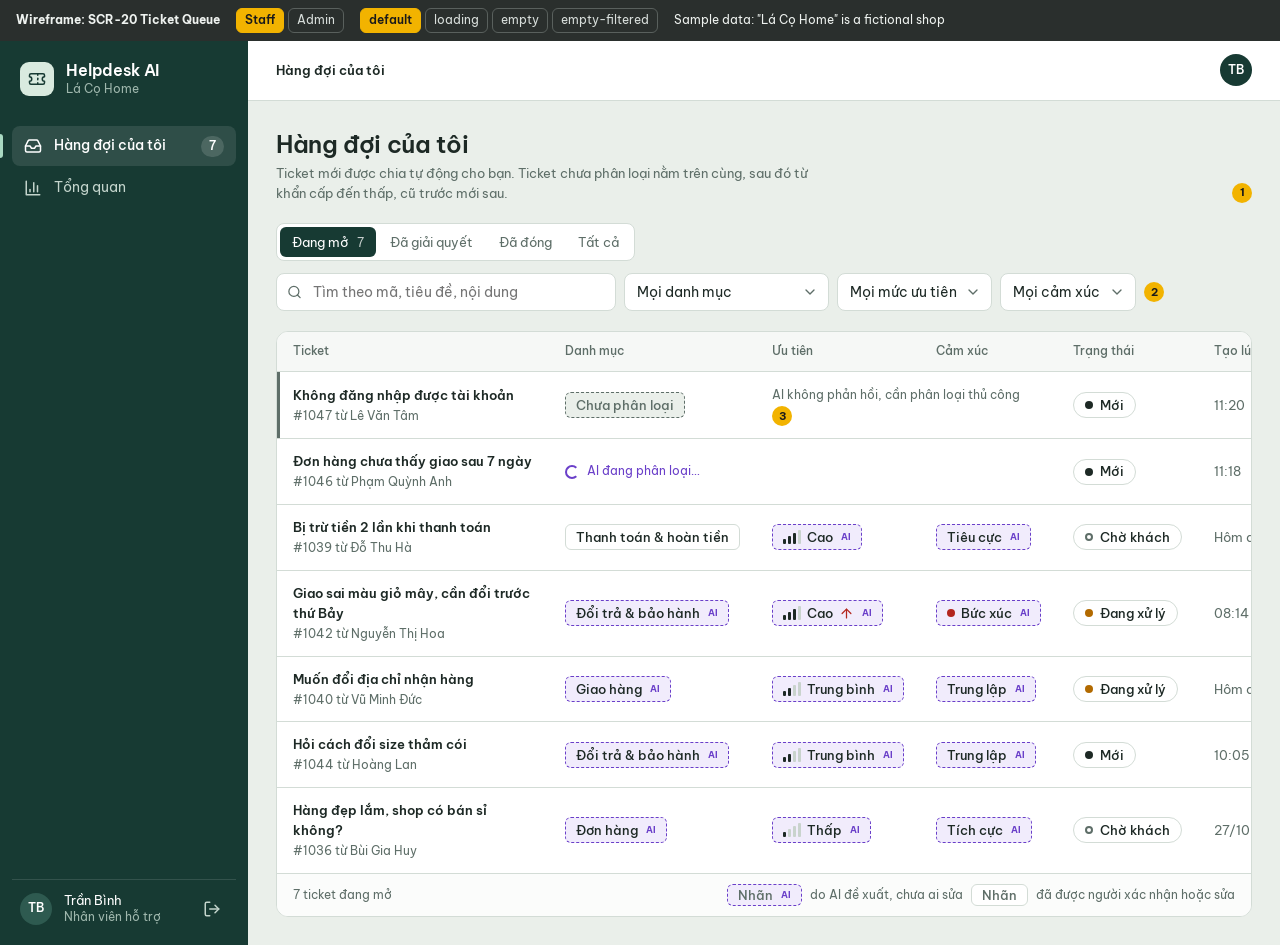
==== commit ecadb511: "docs(step-4): add policies screen and reply suggestion wireframes - New SCR-36 Policies wireframe wi" ====
--- a/docs/04-uiux/wireframes/20-ticket-queue.html
+++ b/docs/04-uiux/wireframes/20-ticket-queue.html
@@ -38,6 +38,7 @@
         <li><a href="20-ticket-queue.html?role=admin" aria-current="page"><svg class="i"><use href="#i-inbox"></use></svg>Tất cả ticket</a></li>
         <li><a href="22-dashboard.html?role=admin"><svg class="i"><use href="#i-chart"></use></svg>Tổng quan</a></li>
         <li><a href="30-categories.html"><svg class="i"><use href="#i-tag"></use></svg>Danh mục</a></li>
+        <li><a href="36-policies.html"><svg class="i"><use href="#i-file"></use></svg>Chính sách</a></li>
         <li><a href="31-users.html"><svg class="i"><use href="#i-users"></use></svg>Người dùng</a></li>
       </ul>
     </nav>
--- a/docs/04-uiux/wireframes/assets/wireframe.css
+++ b/docs/04-uiux/wireframes/assets/wireframe.css
@@ -127,11 +127,12 @@
 .btn {
   display: inline-flex; align-items: center; justify-content: center; gap: var(--s2);
   height: 36px; padding: 0 14px; border: 1px solid var(--line); border-radius: var(--r-control);
-  background: var(--paper); font-size: var(--fs-sm); font-weight: 500; cursor: pointer; white-space: nowrap;
+  background: var(--paper); font-size: var(--fs-sm); font-weight: 500; cursor: pointer; white-space: nowrap; text-decoration: none;
 }
 .btn-primary { background: var(--pine); border-color: var(--pine); color: #fff; }
 .btn-quiet { border-color: transparent; background: transparent; color: var(--moss); padding: 0 10px; }
 .btn-danger { border-color: var(--brick); color: var(--brick); }
+.btn-danger-solid { background: var(--brick); border-color: var(--brick); color: #fff; }
 .btn-sm { height: 30px; padding: 0 10px; font-size: var(--fs-xs); }
 .btn[disabled] { opacity: 0.45; cursor: not-allowed; }
 .icon-btn { display: inline-grid; place-items: center; width: 32px; height: 32px; border: 0; border-radius: var(--r-control); background: transparent; color: var(--moss); cursor: pointer; }
@@ -148,7 +149,7 @@
 .chip-unclassified { border-style: dashed; border-color: var(--moss); background: var(--sage); color: var(--moss); }
 .dot { width: 8px; height: 8px; border-radius: 50%; background: currentColor; flex: none; }
 .dot-brick { color: var(--brick); }
-.status { display: inline-flex; align-items: center; gap: 7px; height: 26px; padding: 0 11px; border-radius: 999px; background: var(--sage); font-size: var(--fs-sm); font-weight: 500; }
+.status { display: inline-flex; align-items: center; gap: 7px; height: 26px; padding: 0 11px; border: 1px solid var(--line); border-radius: 999px; background: var(--paper); font-size: var(--fs-sm); font-weight: 500; }
 .status-new .dot { color: var(--graphite); }
 .status-progress .dot { color: var(--amber); }
 .status-waiting .dot { background: transparent; border: 2px solid var(--moss); }
@@ -305,6 +306,7 @@
 .chip-plain { border-color: transparent; background: var(--sage); }
 .chip-locked { border-color: var(--brick); color: var(--brick); background: var(--brick-wash); }
 .chip-ok { border-color: #b9d8c6; color: var(--leaf); background: #ecf6f0; }
+.chip-leave { border-color: #c4cec8; color: var(--moss); background: var(--sage); }
 .skeleton-row td i { display: block; height: 10px; border-radius: 4px; background: var(--sage); }
 
 /* ---------- Empty states ---------- */
@@ -368,7 +370,8 @@
 .metric .note { color: var(--moss); font-size: var(--fs-xs); }
 .charts { display: grid; grid-template-columns: repeat(3, minmax(0, 1fr)); gap: var(--s4); }
 .charts .sheet { display: flex; flex-direction: column; }
-.charts .sheet-body { flex: 1; }
+.charts .sheet-body { flex: 1; align-content: start; }
+.input:disabled { background: var(--sage); color: var(--moss); }
 .hbars { display: grid; gap: 12px; margin: 0; padding: 0; list-style: none; }
 .hbar { display: grid; grid-template-columns: 164px minmax(0, 1fr) 32px; gap: var(--s3); align-items: center; font-size: var(--fs-sm); }
 .hbar .track { height: 10px; border-radius: 2px; background: #f1f4f1; }
@@ -398,8 +401,35 @@
 .pw { position: relative; }
 .pw .icon-btn { position: absolute; right: 3px; top: 3px; }
 
+/* Ticket journey on the login hero: a real sequence, so steps are numbered */
+.journey { display: grid; grid-template-columns: repeat(4, minmax(0, 1fr)); gap: 6px; margin: 0; padding: 0; list-style: none; }
+.journey li { display: grid; gap: 6px; color: var(--moss); font-size: 11px; line-height: 1.3; }
+.journey li::before { content: ""; height: 4px; border-radius: 2px; background: var(--line); }
+.journey li.is-done::before { background: var(--pine); }
+.journey li.is-current { color: var(--graphite); font-weight: 600; }
+.journey li.is-current::before { background: var(--amber); }
+
 /* ---------- Centered system page ---------- */
 .center-page { display: grid; place-items: center; min-height: calc(100vh - 60px); padding: var(--s7) var(--s5); }
+
+/* ---------- Shared pages that change layout by role (profile, access denied) ---------- */
+body[data-role="customer"] .shell { grid-template-columns: 1fr; }
+body[data-role="customer"] .page { width: 100%; max-width: 1040px; margin: 0 auto; }
+
+/* ---------- Wireframe gallery (index.html) ---------- */
+.gallery-head { display: grid; gap: var(--s2); max-width: 1200px; margin: 0 auto; padding: var(--s7) var(--s5) var(--s4); }
+.gallery-head h1 { font-size: 30px; font-weight: 600; letter-spacing: -0.02em; }
+.gallery-head p { max-width: 70ch; color: var(--moss); }
+.gallery-section { display: grid; gap: var(--s4); max-width: 1200px; margin: 0 auto; padding: var(--s4) var(--s5) var(--s5); }
+.gallery-section h2 { font-size: var(--fs-lg); font-weight: 600; }
+.gallery { display: grid; grid-template-columns: repeat(auto-fill, minmax(320px, 1fr)); gap: var(--s4); }
+.shot-card { display: grid; align-content: start; overflow: hidden; background: var(--paper); border: 1px solid var(--line); border-radius: var(--r-surface); }
+.shot-card img { display: block; width: 100%; aspect-ratio: 16 / 10; object-fit: cover; object-position: top left; border-bottom: 1px solid var(--line); }
+.shot-card .body { display: grid; gap: var(--s2); padding: var(--s3) var(--s4) var(--s4); }
+.shot-card h3 { font-size: var(--fs-base); font-weight: 600; }
+.shot-card h3 a { text-decoration: none; }
+.state-links { display: flex; flex-wrap: wrap; gap: 4px; }
+.state-links a { padding: 2px 8px; border: 1px solid var(--line); border-radius: var(--r-chip); color: var(--moss); font-size: var(--fs-xs); text-decoration: none; }
 
 @media (max-width: 1180px) {
   .charts { grid-template-columns: 1fr; }
@@ -418,3 +448,15 @@
   .auth-side { padding: var(--s5); }
   .slip { display: none; }
 }
+
+/* ---------- Policy articles and reply suggestions (D-25) ---------- */
+/* AI text stays pencil; the cited policy passage is ink, because a person wrote it. */
+.cite { display: inline-grid; place-items: center; min-width: 17px; height: 17px; margin: 0 1px; padding: 0 4px; border: 1px solid var(--pencil); border-radius: 4px; background: var(--paper); color: var(--pencil); font-size: 10px; font-weight: 700; line-height: 1; vertical-align: 2px; }
+.sources { display: grid; grid-template-columns: repeat(auto-fit, minmax(260px, 1fr)); gap: var(--s4); padding: 0 var(--s4) var(--s4); }
+.sources-title { padding: 0 var(--s4) var(--s2); color: var(--moss); font-size: var(--fs-xs); font-weight: 600; }
+.source { display: grid; gap: 6px; align-content: start; padding: 2px 0 2px var(--s3); border-left: 2px solid var(--graphite); font-size: var(--fs-sm); line-height: 1.6; }
+.source-head { display: flex; align-items: center; gap: var(--s2); color: var(--moss); font-size: var(--fs-xs); }
+.source-head b { color: var(--graphite); font-weight: 600; }
+.source q { color: var(--graphite); }
+.chip-review { border-style: dashed; border-color: var(--moss); background: var(--sage); color: var(--moss); }
+.t-title .excerpt { display: -webkit-box; max-width: 68ch; overflow: hidden; -webkit-box-orient: vertical; -webkit-line-clamp: 2; line-clamp: 2; }
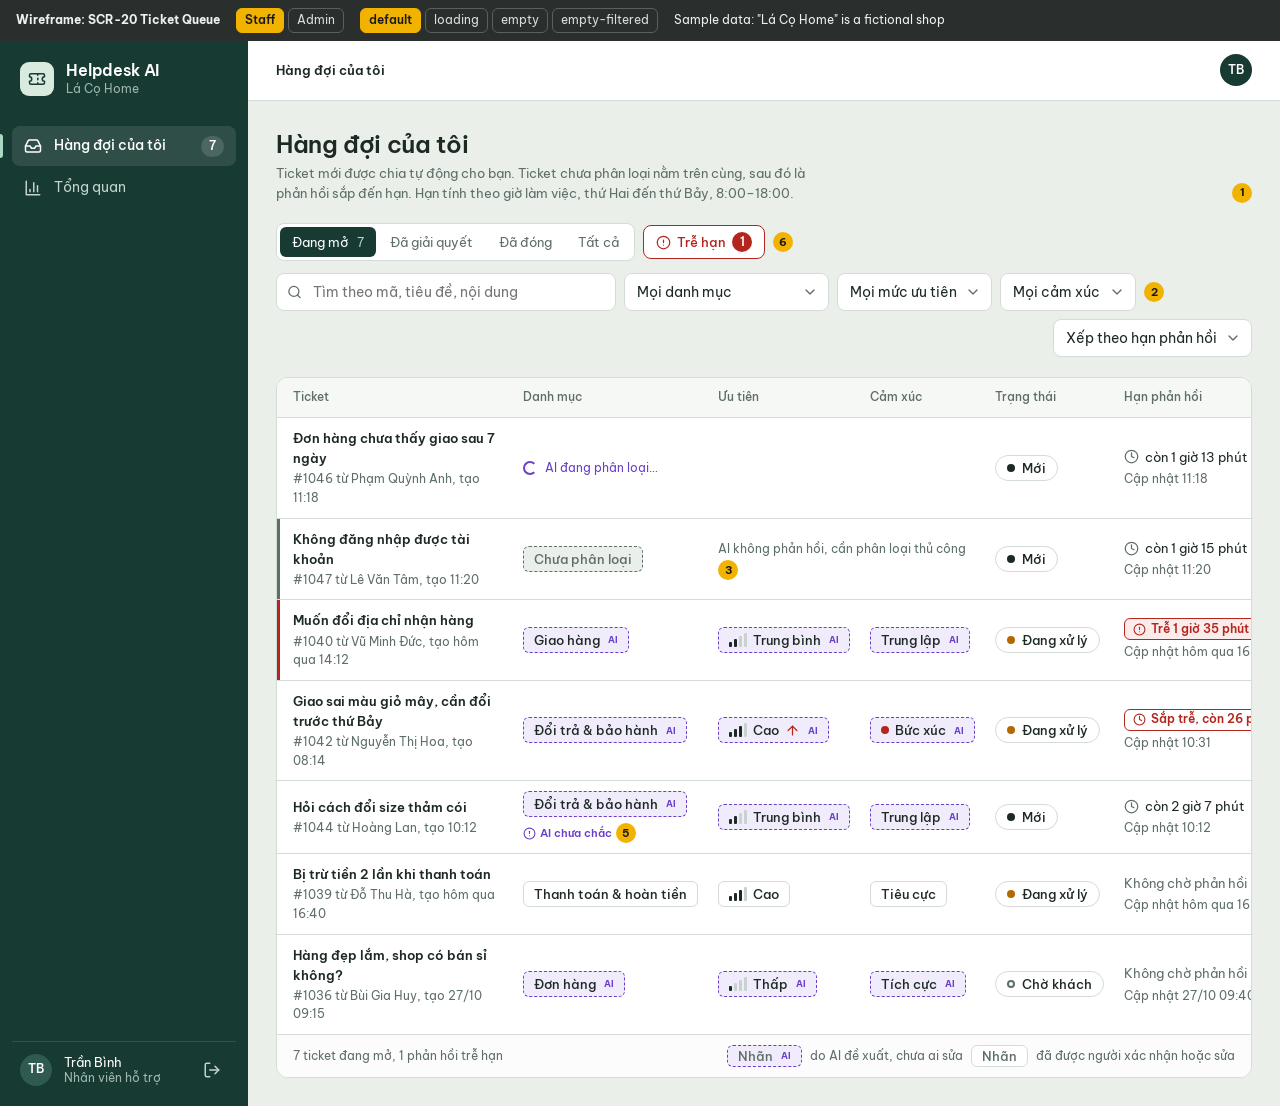
==== commit 2fb77b8e: "docs(step-4): draw reply deadlines and confidence bands in the wireframes - SCR-20: "Hạn phản hồi" c" ====
--- a/docs/04-uiux/wireframes/20-ticket-queue.html
+++ b/docs/04-uiux/wireframes/20-ticket-queue.html
@@ -68,19 +68,23 @@
         <div>
           <h1 data-role="staff">Hàng đợi của tôi</h1>
           <h1 data-role="admin">Tất cả ticket</h1>
-          <p data-role="staff">Ticket mới được chia tự động cho bạn. Ticket chưa phân loại nằm trên cùng, sau đó từ khẩn cấp đến thấp, cũ trước mới sau.</p>
-          <p data-role="admin">Mọi ticket trong hệ thống. Lọc theo người xử lý để xem việc của từng nhân viên hoặc tìm ticket chưa được giao.</p>
+          <p data-role="staff">Ticket mới được chia tự động cho bạn. Ticket chưa phân loại nằm trên cùng, sau đó là phản hồi sắp đến hạn. Hạn tính theo giờ làm việc, <span style="white-space:nowrap">thứ Hai đến thứ Bảy, 8:00–18:00.</span></p>
+          <p data-role="admin">Mọi ticket trong hệ thống, xếp như hàng đợi của nhân viên. Lọc theo người xử lý để xem việc của từng người hoặc tìm ticket chưa được giao.</p>
         </div>
         <span class="callout" aria-hidden="true">1</span>
       </div>
 
       <div class="stack">
-        <nav class="tabs" aria-label="Trạng thái" style="justify-self:start">
-          <a href="#" aria-current="true">Đang mở <span class="n" data-role="staff">7</span><span class="n" data-role="admin">10</span></a>
-          <a href="#">Đã giải quyết</a>
-          <a href="#">Đã đóng</a>
-          <a href="#">Tất cả</a>
-        </nav>
+        <div class="queue-bar">
+          <nav class="tabs" aria-label="Trạng thái">
+            <a href="#" aria-current="true">Đang mở <span class="n" data-role="staff">7</span><span class="n" data-role="admin">10</span></a>
+            <a href="#">Đã giải quyết</a>
+            <a href="#">Đã đóng</a>
+            <a href="#">Tất cả</a>
+          </nav>
+          <a class="filter-late" href="#" data-hide="empty"><svg class="i i-sm"><use href="#i-alert"></use></svg>Trễ hạn <span class="n" data-role="staff">1</span><span class="n" data-role="admin">2</span></a>
+          <span class="callout" aria-hidden="true">6</span>
+        </div>
         <div class="toolbar">
           <div class="search">
             <svg class="i i-sm"><use href="#i-search"></use></svg>
@@ -92,11 +96,12 @@
           <select class="select" aria-label="Cảm xúc"><option>Mọi cảm xúc</option><option>Bức xúc</option><option>Tiêu cực</option><option>Trung lập</option><option>Tích cực</option></select>
           <select class="select" aria-label="Người xử lý" data-role="admin"><option>Mọi người xử lý</option><option>Chưa giao</option><option>Trần Bình</option><option>Nguyễn An</option><option>Lê Chi</option></select>
           <span class="callout" aria-hidden="true">2</span>
+          <select class="select sort" aria-label="Sắp xếp"><option>Xếp theo hạn phản hồi</option><option>Lâu chưa cập nhật</option></select>
         </div>
       </div>
 
       <div class="table-wrap">
-        <table class="table" data-hide="empty empty-filtered">
+        <table class="table compact" data-hide="empty empty-filtered">
           <thead>
             <tr>
               <th>Ticket</th>
@@ -105,7 +110,7 @@
               <th>Cảm xúc</th>
               <th>Trạng thái</th>
               <th data-role="admin">Người xử lý</th>
-              <th>Tạo lúc</th>
+              <th>Hạn phản hồi</th>
             </tr>
           </thead>
 
@@ -117,92 +122,92 @@
           </tbody>
 
           <tbody data-hide="loading">
+            <tr>
+              <td><div class="t-title"><a href="21-ticket-handling.html?state=classification-pending">Đơn hàng chưa thấy giao sau 7 ngày</a><span>#1046 từ Phạm Quỳnh Anh, tạo 11:18</span></div></td>
+              <td colspan="3"><span class="row xs t-pencil"><span class="spinner" aria-hidden="true"></span>AI đang phân loại…</span></td>
+              <td><span class="status status-new"><span class="dot"></span>Mới</span></td>
+              <td data-role="admin"><span class="cell-person"><span class="avatar avatar-staff">TB</span>Trần Bình</span></td>
+              <td><div class="due"><span class="due-time"><svg class="i i-sm"><use href="#i-clock"></use></svg>còn 1 giờ 13 phút</span><span class="due-upd">Cập nhật 11:18</span></div></td>
+            </tr>
             <tr class="row-attention">
-              <td><div class="t-title"><a href="21-ticket-handling.html?state=unclassified-ai-error">Không đăng nhập được tài khoản</a><span>#1047 từ Lê Văn Tâm</span></div></td>
+              <td><div class="t-title"><a href="21-ticket-handling.html?state=unclassified-ai-error">Không đăng nhập được tài khoản</a><span>#1047 từ Lê Văn Tâm, tạo 11:20</span></div></td>
               <td><span class="chip chip-unclassified">Chưa phân loại</span></td>
               <td colspan="2"><span class="xs muted">AI không phản hồi, cần phân loại thủ công</span> <span class="callout" aria-hidden="true">3</span></td>
               <td><span class="status status-new"><span class="dot"></span>Mới</span></td>
               <td data-role="admin"><span class="cell-person"><span class="avatar avatar-staff">TB</span>Trần Bình</span></td>
-              <td class="muted">11:20</td>
-            </tr>
-            <tr>
-              <td><div class="t-title"><a href="21-ticket-handling.html?state=classification-pending">Đơn hàng chưa thấy giao sau 7 ngày</a><span>#1046 từ Phạm Quỳnh Anh</span></div></td>
-              <td colspan="3"><span class="row xs t-pencil"><span class="spinner" aria-hidden="true"></span>AI đang phân loại…</span></td>
-              <td><span class="status status-new"><span class="dot"></span>Mới</span></td>
-              <td data-role="admin"><span class="cell-person"><span class="avatar avatar-staff">TB</span>Trần Bình</span></td>
-              <td class="muted">11:18</td>
-            </tr>
-            <tr>
-              <td><div class="t-title"><a href="21-ticket-handling.html?state=label-corrected">Bị trừ tiền 2 lần khi thanh toán</a><span>#1039 từ Đỗ Thu Hà</span></div></td>
-              <td><span class="chip">Thanh toán &amp; hoàn tiền</span></td>
-              <td><span class="chip is-ai"><span class="meter" data-level="3" aria-hidden="true"><i></i><i></i><i></i><i></i></span>Cao</span></td>
-              <td><span class="chip is-ai">Tiêu cực</span></td>
-              <td><span class="status status-waiting"><span class="dot"></span>Chờ khách</span></td>
-              <td data-role="admin"><span class="cell-person"><span class="avatar avatar-staff">TB</span>Trần Bình</span></td>
-              <td class="muted">Hôm qua 16:40</td>
-            </tr>
-            <tr data-role="admin">
-              <td><div class="t-title"><a href="21-ticket-handling.html?role=admin">Không nhận được mã OTP khi đăng nhập</a><span>#1041 từ Trịnh Hải Nam</span></div></td>
+              <td><div class="due"><span class="due-time"><svg class="i i-sm"><use href="#i-clock"></use></svg>còn 1 giờ 15 phút</span><span class="due-upd">Cập nhật 11:20</span></div></td>
+            </tr>
+            <tr class="row-late" data-role="admin">
+              <td><div class="t-title"><a href="21-ticket-handling.html?role=admin">Không nhận được mã OTP khi đăng nhập</a><span>#1041 từ Trịnh Hải Nam, tạo 07:50</span></div></td>
               <td><span class="chip is-ai">Tài khoản</span></td>
               <td><span class="chip is-ai"><span class="meter" data-level="3" aria-hidden="true"><i></i><i></i><i></i><i></i></span>Cao</span></td>
               <td><span class="chip is-ai">Tiêu cực</span></td>
               <td><span class="status status-new"><span class="dot"></span>Mới</span></td>
               <td><span class="cell-person"><span class="avatar avatar-staff">LC</span>Lê Chi</span></td>
-              <td class="muted">07:50</td>
-            </tr>
-            <tr>
-              <td><div class="t-title"><a href="21-ticket-handling.html">Giao sai màu giỏ mây, cần đổi trước thứ Bảy</a><span>#1042 từ Nguyễn Thị Hoa</span></div></td>
+              <td><div class="due"><span class="due-time"><span class="sla sla-late"><svg class="i i-sm"><use href="#i-alert"></use></svg>Trễ 2 giờ 5 phút</span></span><span class="due-upd">Cập nhật 07:50</span></div></td>
+            </tr>
+            <tr class="row-late">
+              <td><div class="t-title"><a href="21-ticket-handling.html">Muốn đổi địa chỉ nhận hàng</a><span>#1040 từ Vũ Minh Đức, tạo hôm qua 14:12</span></div></td>
+              <td><span class="chip is-ai">Giao hàng</span></td>
+              <td><span class="chip is-ai"><span class="meter" data-level="2" aria-hidden="true"><i></i><i></i><i></i><i></i></span>Trung bình</span></td>
+              <td><span class="chip is-ai">Trung lập</span></td>
+              <td><span class="status status-progress"><span class="dot"></span>Đang xử lý</span></td>
+              <td data-role="admin"><span class="cell-person"><span class="avatar avatar-staff">TB</span>Trần Bình</span></td>
+              <td><div class="due"><span class="due-time"><span class="sla sla-late"><svg class="i i-sm"><use href="#i-alert"></use></svg>Trễ 1 giờ 35 phút</span> <span class="callout" aria-hidden="true">4</span></span><span class="due-upd">Cập nhật hôm qua 16:30</span></div></td>
+            </tr>
+            <tr>
+              <td><div class="t-title"><a href="21-ticket-handling.html">Giao sai màu giỏ mây, cần đổi trước thứ Bảy</a><span>#1042 từ Nguyễn Thị Hoa, tạo 08:14</span></div></td>
               <td><span class="chip is-ai">Đổi trả &amp; bảo hành</span></td>
               <td><span class="chip is-ai"><span class="meter" data-level="3" aria-hidden="true"><i></i><i></i><i></i><i></i></span>Cao <svg class="i i-sm t-brick" aria-label="Nâng mức vì khách bức xúc"><use href="#i-arrowup"></use></svg></span></td>
               <td><span class="chip is-ai"><span class="dot dot-brick"></span>Bức xúc</span></td>
               <td><span class="status status-progress"><span class="dot"></span>Đang xử lý</span></td>
               <td data-role="admin"><span class="cell-person"><span class="avatar avatar-staff">TB</span>Trần Bình</span></td>
-              <td class="muted">08:14</td>
-            </tr>
-            <tr>
-              <td><div class="t-title"><a href="21-ticket-handling.html">Muốn đổi địa chỉ nhận hàng</a><span>#1040 từ Vũ Minh Đức</span></div></td>
-              <td><span class="chip is-ai">Giao hàng</span></td>
+              <td><div class="due"><span class="due-time"><span class="sla"><svg class="i i-sm"><use href="#i-clock"></use></svg>Sắp trễ, còn 26 phút</span></span><span class="due-upd">Cập nhật 10:31</span></div></td>
+            </tr>
+            <tr>
+              <td><div class="t-title"><a href="21-ticket-handling.html?state=labels-uncertain">Hỏi cách đổi size thảm cói</a><span>#1044 từ Hoàng Lan, tạo 10:12</span></div></td>
+              <td><span class="chip is-ai">Đổi trả &amp; bảo hành</span><span class="unsure"><svg class="i"><use href="#i-alert"></use></svg>AI chưa chắc <span class="callout" aria-hidden="true">5</span></span></td>
               <td><span class="chip is-ai"><span class="meter" data-level="2" aria-hidden="true"><i></i><i></i><i></i><i></i></span>Trung bình</span></td>
               <td><span class="chip is-ai">Trung lập</span></td>
-              <td><span class="status status-progress"><span class="dot"></span>Đang xử lý</span></td>
-              <td data-role="admin"><span class="cell-person"><span class="avatar avatar-staff">TB</span>Trần Bình</span></td>
-              <td class="muted">Hôm qua 14:12</td>
+              <td><span class="status status-new"><span class="dot"></span>Mới</span></td>
+              <td data-role="admin"><span class="cell-person"><span class="avatar avatar-staff">TB</span>Trần Bình</span></td>
+              <td><div class="due"><span class="due-time"><svg class="i i-sm"><use href="#i-clock"></use></svg>còn 2 giờ 7 phút</span><span class="due-upd">Cập nhật 10:12</span></div></td>
             </tr>
             <tr data-role="admin">
-              <td><div class="t-title"><a href="21-ticket-handling.html?role=admin">Hộp bị móp khi nhận hàng</a><span>#1043 từ Mai Phương</span></div></td>
+              <td><div class="t-title"><a href="21-ticket-handling.html?role=admin">Hộp bị móp khi nhận hàng</a><span>#1043 từ Mai Phương, tạo 27/10 09:30</span></div></td>
               <td><span class="chip is-ai">Đổi trả &amp; bảo hành</span></td>
               <td><span class="chip is-ai"><span class="meter" data-level="2" aria-hidden="true"><i></i><i></i><i></i><i></i></span>Trung bình</span></td>
               <td><span class="chip is-ai">Tiêu cực</span></td>
               <td><span class="status status-progress"><span class="dot"></span>Đang xử lý</span></td>
               <td><span class="cell-person"><span class="avatar avatar-staff">NA</span>Nguyễn An</span></td>
-              <td class="muted">09:30</td>
-            </tr>
-            <tr>
-              <td><div class="t-title"><a href="21-ticket-handling.html">Hỏi cách đổi size thảm cói</a><span>#1044 từ Hoàng Lan</span></div></td>
-              <td><span class="chip is-ai">Đổi trả &amp; bảo hành</span></td>
-              <td><span class="chip is-ai"><span class="meter" data-level="2" aria-hidden="true"><i></i><i></i><i></i><i></i></span>Trung bình</span></td>
-              <td><span class="chip is-ai">Trung lập</span></td>
-              <td><span class="status status-new"><span class="dot"></span>Mới</span></td>
-              <td data-role="admin"><span class="cell-person"><span class="avatar avatar-staff">TB</span>Trần Bình</span></td>
-              <td class="muted">10:05</td>
+              <td><div class="due"><span class="due-time due-none">Không chờ phản hồi</span><span class="due-upd">Cập nhật 27/10 15:20</span></div></td>
+            </tr>
+            <tr>
+              <td><div class="t-title"><a href="21-ticket-handling.html?state=label-corrected">Bị trừ tiền 2 lần khi thanh toán</a><span>#1039 từ Đỗ Thu Hà, tạo hôm qua 16:40</span></div></td>
+              <td><span class="chip">Thanh toán &amp; hoàn tiền</span></td>
+              <td><span class="chip"><span class="meter" data-level="3" aria-hidden="true"><i></i><i></i><i></i><i></i></span>Cao</span></td>
+              <td><span class="chip">Tiêu cực</span></td>
+              <td><span class="status status-progress"><span class="dot"></span>Đang xử lý</span></td>
+              <td data-role="admin"><span class="cell-person"><span class="avatar avatar-staff">TB</span>Trần Bình</span></td>
+              <td><div class="due"><span class="due-time due-none">Không chờ phản hồi</span><span class="due-upd">Cập nhật hôm qua 16:55</span></div></td>
             </tr>
             <tr data-role="admin">
-              <td><div class="t-title"><a href="21-ticket-handling.html?role=admin">Xuất hóa đơn VAT cho đơn sỉ</a><span>#1038 từ Công ty Mộc Việt</span></div></td>
+              <td><div class="t-title"><a href="21-ticket-handling.html?role=admin">Xuất hóa đơn VAT cho đơn sỉ</a><span>#1038 từ Công ty Mộc Việt, tạo 26/10 16:20</span></div></td>
               <td><span class="chip is-ai">Đơn hàng</span></td>
               <td><span class="chip is-ai"><span class="meter" data-level="1" aria-hidden="true"><i></i><i></i><i></i><i></i></span>Thấp</span></td>
               <td><span class="chip is-ai">Trung lập</span></td>
               <td><span class="status status-waiting"><span class="dot"></span>Chờ khách</span></td>
               <td><span class="cell-person"><span class="avatar avatar-staff">NA</span>Nguyễn An</span></td>
-              <td class="muted">26/10</td>
-            </tr>
-            <tr>
-              <td><div class="t-title"><a href="21-ticket-handling.html">Hàng đẹp lắm, shop có bán sỉ không?</a><span>#1036 từ Bùi Gia Huy</span></div></td>
+              <td><div class="due"><span class="due-time"><span class="sla sla-paused"><svg class="i i-sm"><use href="#i-pause"></use></svg>Tạm dừng, còn 5 giờ</span></span><span class="due-upd">Cập nhật 26/10 17:05</span></div></td>
+            </tr>
+            <tr>
+              <td><div class="t-title"><a href="21-ticket-handling.html">Hàng đẹp lắm, shop có bán sỉ không?</a><span>#1036 từ Bùi Gia Huy, tạo 27/10 09:15</span></div></td>
               <td><span class="chip is-ai">Đơn hàng</span></td>
               <td><span class="chip is-ai"><span class="meter" data-level="1" aria-hidden="true"><i></i><i></i><i></i><i></i></span>Thấp</span></td>
               <td><span class="chip is-ai">Tích cực</span></td>
               <td><span class="status status-waiting"><span class="dot"></span>Chờ khách</span></td>
               <td data-role="admin"><span class="cell-person"><span class="avatar avatar-staff">TB</span>Trần Bình</span></td>
-              <td class="muted">27/10</td>
+              <td><div class="due"><span class="due-time due-none">Không chờ phản hồi</span><span class="due-upd">Cập nhật 27/10 09:40</span></div></td>
             </tr>
           </tbody>
         </table>
@@ -211,7 +216,7 @@
           <span class="empty-icon"><svg class="i"><use href="#i-inbox"></use></svg></span>
           <h2 data-role="staff">Bạn không có ticket nào đang mở</h2>
           <h2 data-role="admin">Chưa có ticket nào đang mở</h2>
-          <p>Ticket mới được chia tự động và sẽ xuất hiện ở đây, xếp theo mức độ ưu tiên.</p>
+          <p>Ticket mới được chia tự động và sẽ xuất hiện ở đây, phản hồi sắp đến hạn nằm trên cùng.</p>
           <a class="btn" href="#">Xem ticket đã giải quyết</a>
         </div>
 
@@ -223,8 +228,8 @@
         </div>
 
         <div class="table-foot" data-hide="loading empty empty-filtered">
-          <span data-role="staff">7 ticket đang mở</span>
-          <span data-role="admin">10 ticket đang mở, 0 ticket chưa giao</span>
+          <span data-role="staff">7 ticket đang mở, 1 phản hồi trễ hạn</span>
+          <span data-role="admin">10 ticket đang mở, 0 ticket chưa giao, 2 phản hồi trễ hạn</span>
           <span class="row"><span class="chip is-ai" style="height:22px">Nhãn</span> do AI đề xuất, chưa ai sửa <span class="chip" style="height:22px">Nhãn</span> đã được người xác nhận hoặc sửa</span>
         </div>
       </div>
--- a/docs/04-uiux/wireframes/assets/wireframe.css
+++ b/docs/04-uiux/wireframes/assets/wireframe.css
@@ -459,4 +459,43 @@
 .source-head b { color: var(--graphite); font-weight: 600; }
 .source q { color: var(--graphite); }
 .chip-review { border-style: dashed; border-color: var(--moss); background: var(--sage); color: var(--moss); }
+
+/* ---------- Reply deadlines (D-35) ---------- */
+/* Quiet while there is time: graphite time left. Brick only when a reply is due soon (outline)
+   or overdue (wash and a brick row rule). Every mark carries text, never colour alone. */
+.due { display: grid; gap: 3px; justify-items: start; white-space: nowrap; }
+.due-time { display: inline-flex; align-items: center; gap: 6px; font-size: var(--fs-sm); font-variant-numeric: tabular-nums; }
+.due-time > .i { color: var(--moss); }
+.due-none { color: var(--moss); }
+.due-upd { color: var(--moss); font-size: var(--fs-xs); font-variant-numeric: tabular-nums; }
+.sla { display: inline-flex; align-items: center; gap: 5px; height: 22px; padding: 0 8px; border: 1px solid var(--brick); border-radius: var(--r-chip); background: var(--paper); color: var(--brick); font-size: var(--fs-xs); font-weight: 600; }
+.sla .i { width: 13px; height: 13px; }
+.sla-late { background: var(--brick-wash); }
+.sla-paused { border-color: #c4cec8; background: var(--sage); color: var(--moss); font-weight: 500; }
+.row-late td:first-child { box-shadow: inset 3px 0 0 var(--brick); }
+.queue-bar { display: flex; flex-wrap: wrap; align-items: center; gap: var(--s2); }
+.filter-late { display: inline-flex; align-items: center; gap: 6px; height: 34px; padding: 0 12px; border: 1px solid var(--brick); border-radius: var(--r-control); background: var(--paper); color: var(--brick); font-size: var(--fs-sm); font-weight: 500; text-decoration: none; }
+.filter-late .n { display: inline-grid; place-items: center; min-width: 20px; height: 20px; padding: 0 6px; border-radius: 999px; background: var(--brick); color: #fff; font-size: var(--fs-xs); font-weight: 600; }
+.toolbar .sort { margin-left: auto; }
+.ticket-band .due-head { display: inline-flex; align-items: center; gap: var(--s2); font-size: var(--fs-sm); font-variant-numeric: tabular-nums; }
+
+/* ---------- Confidence bands (D-36) ---------- */
+/* The band is the AI's own certainty, so it is pencil. "AI chưa chắc" asks a person to look. */
+.band { display: inline-grid; place-items: center; height: 20px; margin-left: 6px; padding: 0 7px; border: 1px dashed var(--pencil); border-radius: 4px; background: var(--paper); color: var(--pencil); font-size: 11px; font-weight: 600; }
+.unsure { display: flex; align-items: center; gap: 4px; width: max-content; margin-top: 6px; color: var(--pencil); font-size: 11px; font-weight: 600; }
+.unsure .i { width: 13px; height: 13px; }
+.confirmed { color: var(--moss); font-size: var(--fs-xs); }
+
+/* ---------- Dashboard: replies on time and confidence (D-35, D-36) ---------- */
+.metrics.four { grid-template-columns: repeat(4, minmax(0, 1fr)); }
+.charts.two { grid-template-columns: repeat(2, minmax(0, 1fr)); }
+.hbar .track { position: relative; }
+.target .track::after { content: ""; position: absolute; top: -4px; bottom: -4px; left: 90%; width: 2px; border-radius: 1px; background: var(--graphite); }
+.hbar small { margin-left: 6px; color: var(--moss); font-size: var(--fs-xs); font-variant-numeric: tabular-nums; }
+.hbar.wide { grid-template-columns: 164px minmax(0, 1fr) 44px; }
+.table.compact th, .table.compact td { padding: 10px; }
+.table.compact th:first-child, .table.compact td:first-child { padding-left: var(--s4); }
+.table.compact .t-title { min-width: 210px; }
+.table.compact .num { font-variant-numeric: tabular-nums; }
+@media (max-width: 1180px) { .metrics.four { grid-template-columns: repeat(2, minmax(0, 1fr)); } .charts.two { grid-template-columns: 1fr; } }
 .t-title .excerpt { display: -webkit-box; max-width: 68ch; overflow: hidden; -webkit-box-orient: vertical; -webkit-line-clamp: 2; line-clamp: 2; }
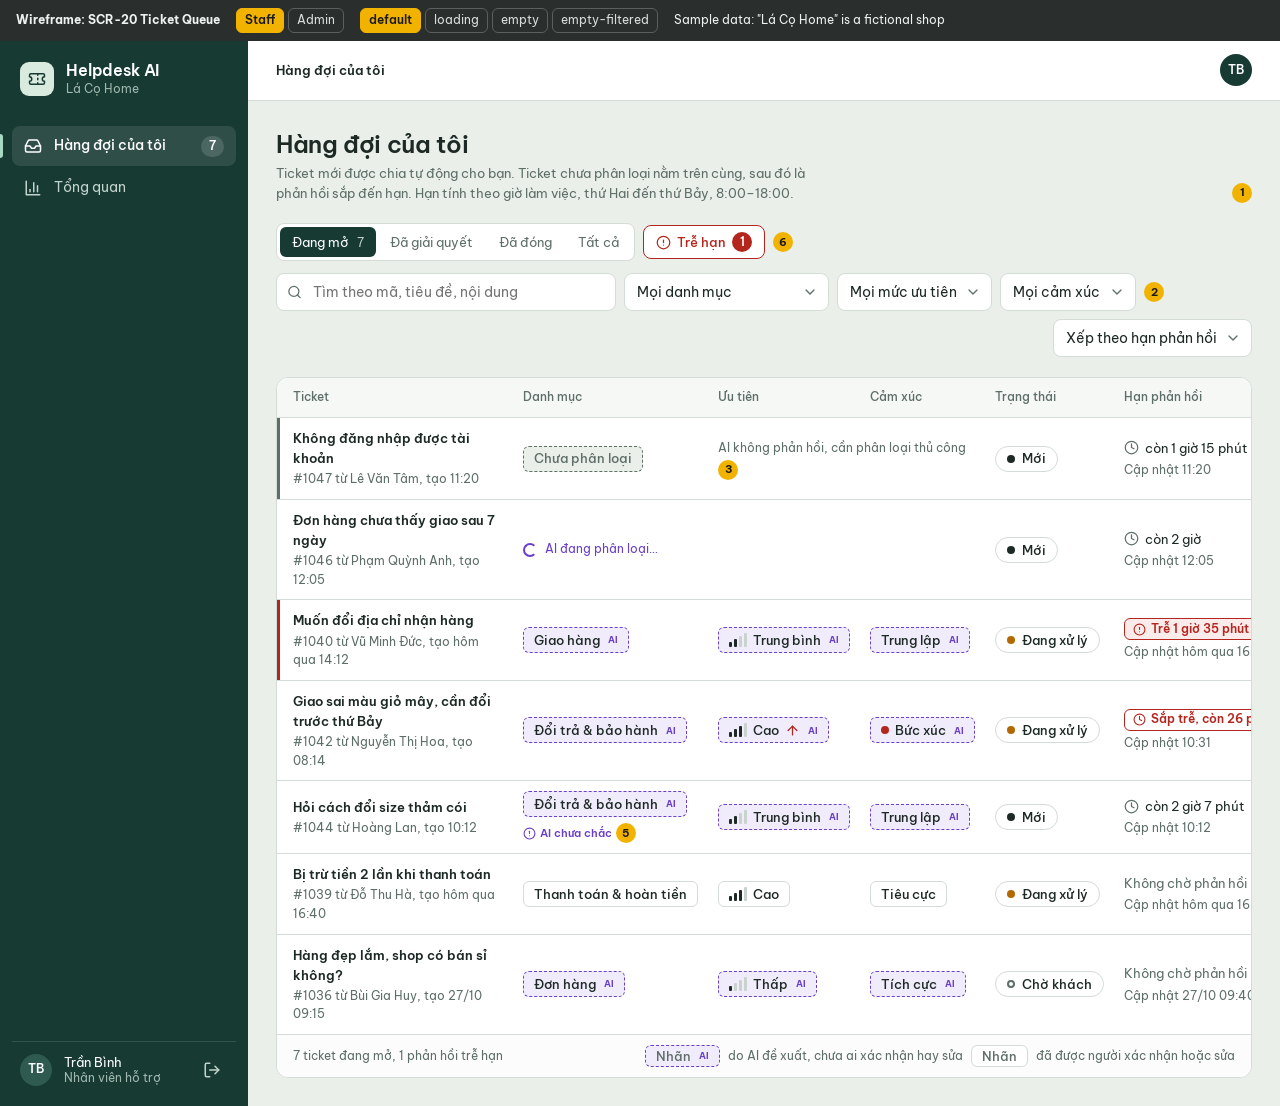
==== commit 5ece87ad: "docs(step-4): fix queue sample data and trace BR-22 to the clock stories - #1046 still Pending at 12" ====
--- a/docs/04-uiux/wireframes/20-ticket-queue.html
+++ b/docs/04-uiux/wireframes/20-ticket-queue.html
@@ -122,13 +122,6 @@
           </tbody>
 
           <tbody data-hide="loading">
-            <tr>
-              <td><div class="t-title"><a href="21-ticket-handling.html?state=classification-pending">Đơn hàng chưa thấy giao sau 7 ngày</a><span>#1046 từ Phạm Quỳnh Anh, tạo 11:18</span></div></td>
-              <td colspan="3"><span class="row xs t-pencil"><span class="spinner" aria-hidden="true"></span>AI đang phân loại…</span></td>
-              <td><span class="status status-new"><span class="dot"></span>Mới</span></td>
-              <td data-role="admin"><span class="cell-person"><span class="avatar avatar-staff">TB</span>Trần Bình</span></td>
-              <td><div class="due"><span class="due-time"><svg class="i i-sm"><use href="#i-clock"></use></svg>còn 1 giờ 13 phút</span><span class="due-upd">Cập nhật 11:18</span></div></td>
-            </tr>
             <tr class="row-attention">
               <td><div class="t-title"><a href="21-ticket-handling.html?state=unclassified-ai-error">Không đăng nhập được tài khoản</a><span>#1047 từ Lê Văn Tâm, tạo 11:20</span></div></td>
               <td><span class="chip chip-unclassified">Chưa phân loại</span></td>
@@ -136,6 +129,13 @@
               <td><span class="status status-new"><span class="dot"></span>Mới</span></td>
               <td data-role="admin"><span class="cell-person"><span class="avatar avatar-staff">TB</span>Trần Bình</span></td>
               <td><div class="due"><span class="due-time"><svg class="i i-sm"><use href="#i-clock"></use></svg>còn 1 giờ 15 phút</span><span class="due-upd">Cập nhật 11:20</span></div></td>
+            </tr>
+            <tr>
+              <td><div class="t-title"><a href="21-ticket-handling.html?state=classification-pending">Đơn hàng chưa thấy giao sau 7 ngày</a><span>#1046 từ Phạm Quỳnh Anh, tạo 12:05</span></div></td>
+              <td colspan="3"><span class="row xs t-pencil"><span class="spinner" aria-hidden="true"></span>AI đang phân loại…</span></td>
+              <td><span class="status status-new"><span class="dot"></span>Mới</span></td>
+              <td data-role="admin"><span class="cell-person"><span class="avatar avatar-staff">TB</span>Trần Bình</span></td>
+              <td><div class="due"><span class="due-time"><svg class="i i-sm"><use href="#i-clock"></use></svg>còn 2 giờ</span><span class="due-upd">Cập nhật 12:05</span></div></td>
             </tr>
             <tr class="row-late" data-role="admin">
               <td><div class="t-title"><a href="21-ticket-handling.html?role=admin">Không nhận được mã OTP khi đăng nhập</a><span>#1041 từ Trịnh Hải Nam, tạo 07:50</span></div></td>
@@ -192,13 +192,13 @@
               <td><div class="due"><span class="due-time due-none">Không chờ phản hồi</span><span class="due-upd">Cập nhật hôm qua 16:55</span></div></td>
             </tr>
             <tr data-role="admin">
-              <td><div class="t-title"><a href="21-ticket-handling.html?role=admin">Xuất hóa đơn VAT cho đơn sỉ</a><span>#1038 từ Công ty Mộc Việt, tạo 26/10 16:20</span></div></td>
+              <td><div class="t-title"><a href="21-ticket-handling.html?role=admin">Xuất hóa đơn VAT cho đơn sỉ</a><span>#1038 từ Công ty Mộc Việt, tạo 26/10 08:50</span></div></td>
               <td><span class="chip is-ai">Đơn hàng</span></td>
               <td><span class="chip is-ai"><span class="meter" data-level="1" aria-hidden="true"><i></i><i></i><i></i><i></i></span>Thấp</span></td>
               <td><span class="chip is-ai">Trung lập</span></td>
               <td><span class="status status-waiting"><span class="dot"></span>Chờ khách</span></td>
               <td><span class="cell-person"><span class="avatar avatar-staff">NA</span>Nguyễn An</span></td>
-              <td><div class="due"><span class="due-time"><span class="sla sla-paused"><svg class="i i-sm"><use href="#i-pause"></use></svg>Tạm dừng, còn 5 giờ</span></span><span class="due-upd">Cập nhật 26/10 17:05</span></div></td>
+              <td><div class="due"><span class="due-time"><span class="sla sla-paused"><svg class="i i-sm"><use href="#i-pause"></use></svg>Tạm dừng, còn 5 giờ</span></span><span class="due-upd">Cập nhật 26/10 11:50</span></div></td>
             </tr>
             <tr>
               <td><div class="t-title"><a href="21-ticket-handling.html">Hàng đẹp lắm, shop có bán sỉ không?</a><span>#1036 từ Bùi Gia Huy, tạo 27/10 09:15</span></div></td>
@@ -230,7 +230,7 @@
         <div class="table-foot" data-hide="loading empty empty-filtered">
           <span data-role="staff">7 ticket đang mở, 1 phản hồi trễ hạn</span>
           <span data-role="admin">10 ticket đang mở, 0 ticket chưa giao, 2 phản hồi trễ hạn</span>
-          <span class="row"><span class="chip is-ai" style="height:22px">Nhãn</span> do AI đề xuất, chưa ai sửa <span class="chip" style="height:22px">Nhãn</span> đã được người xác nhận hoặc sửa</span>
+          <span class="row"><span class="chip is-ai" style="height:22px">Nhãn</span> do AI đề xuất, chưa ai xác nhận hay sửa <span class="chip" style="height:22px">Nhãn</span> đã được người xác nhận hoặc sửa</span>
         </div>
       </div>
     </main>
